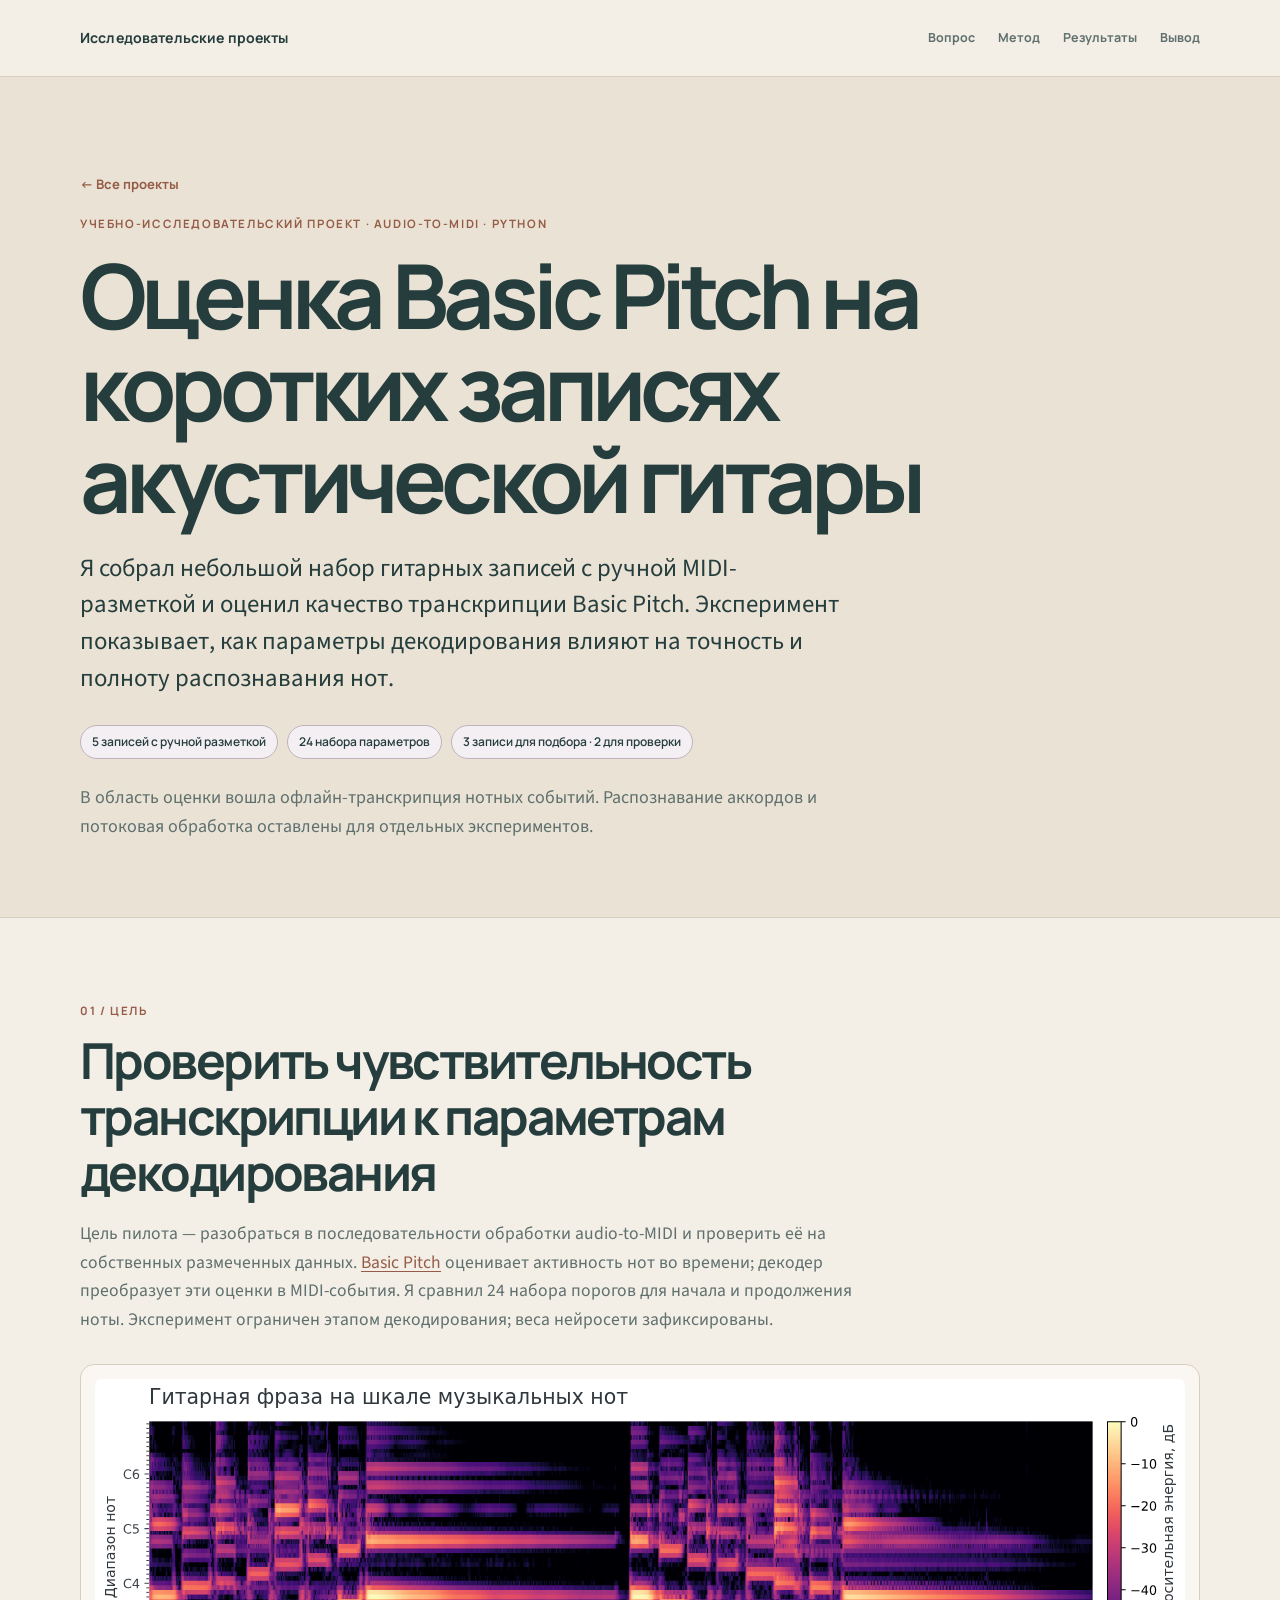
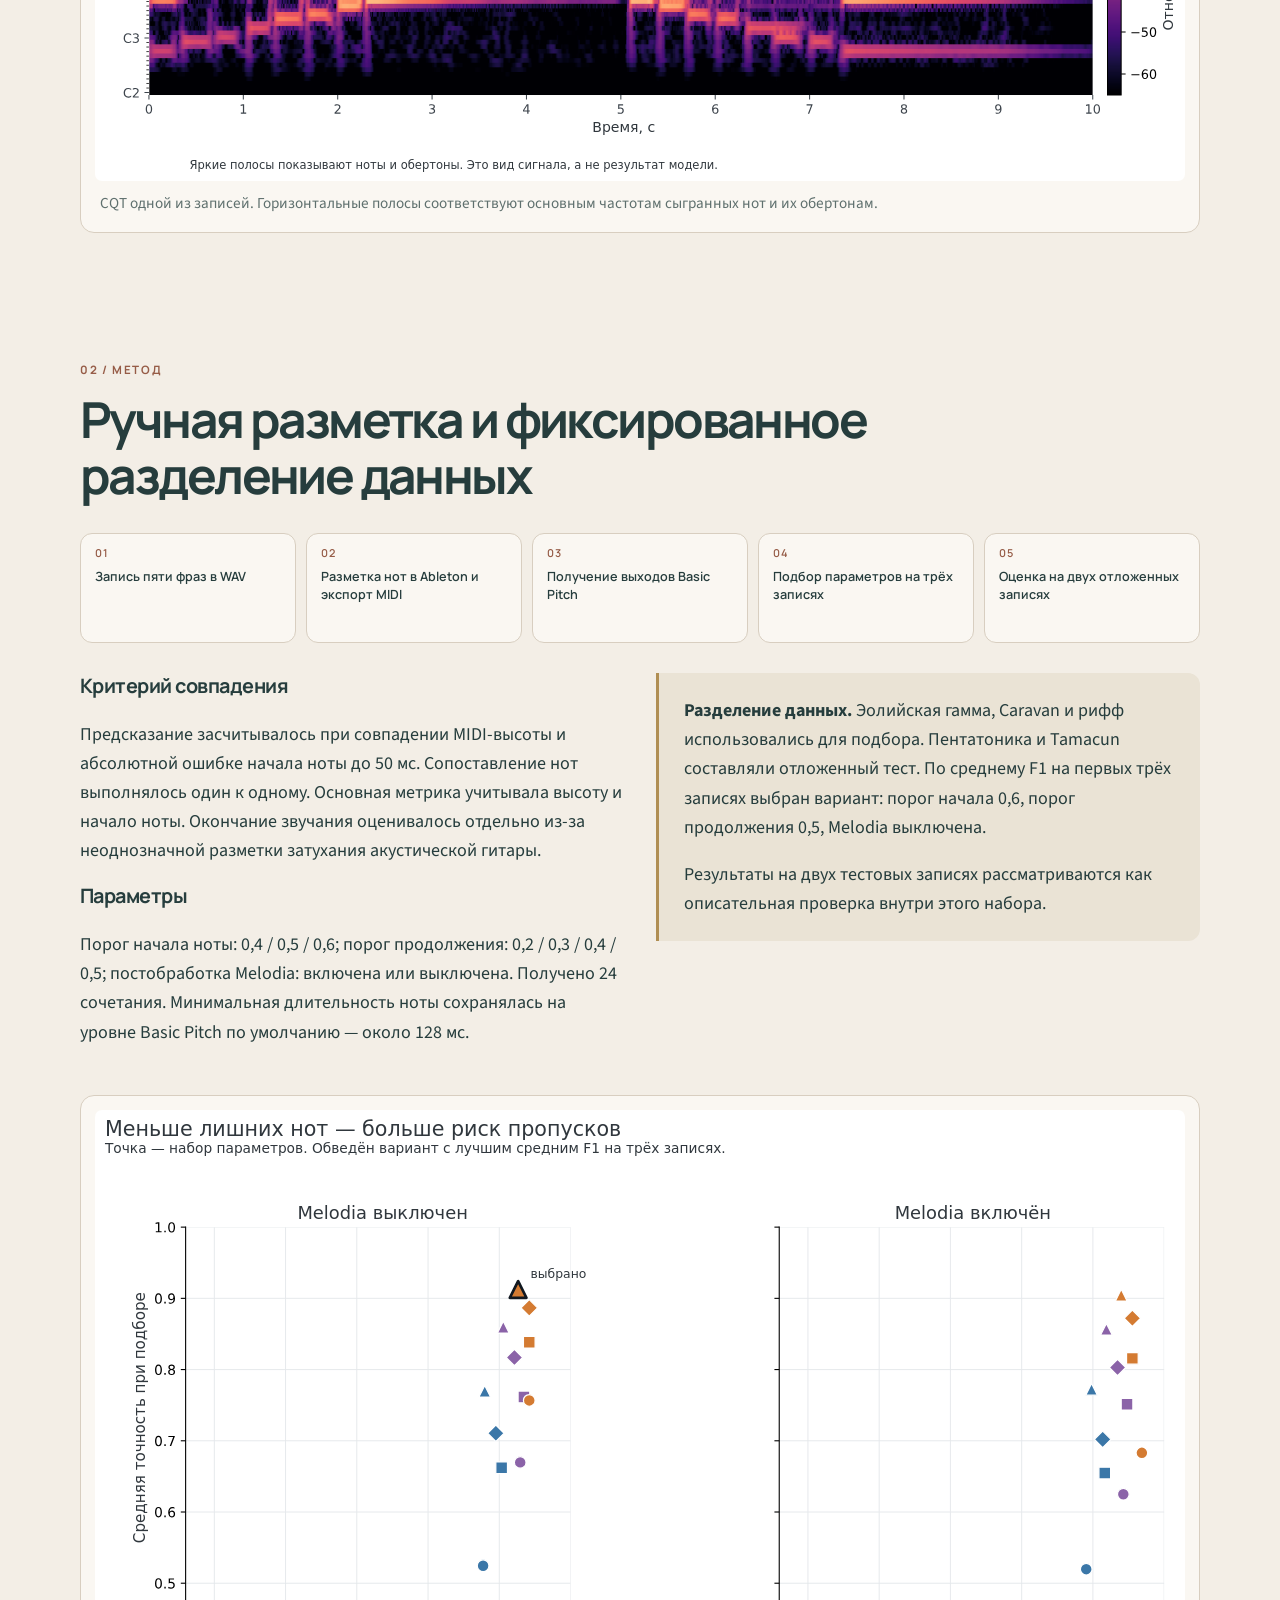
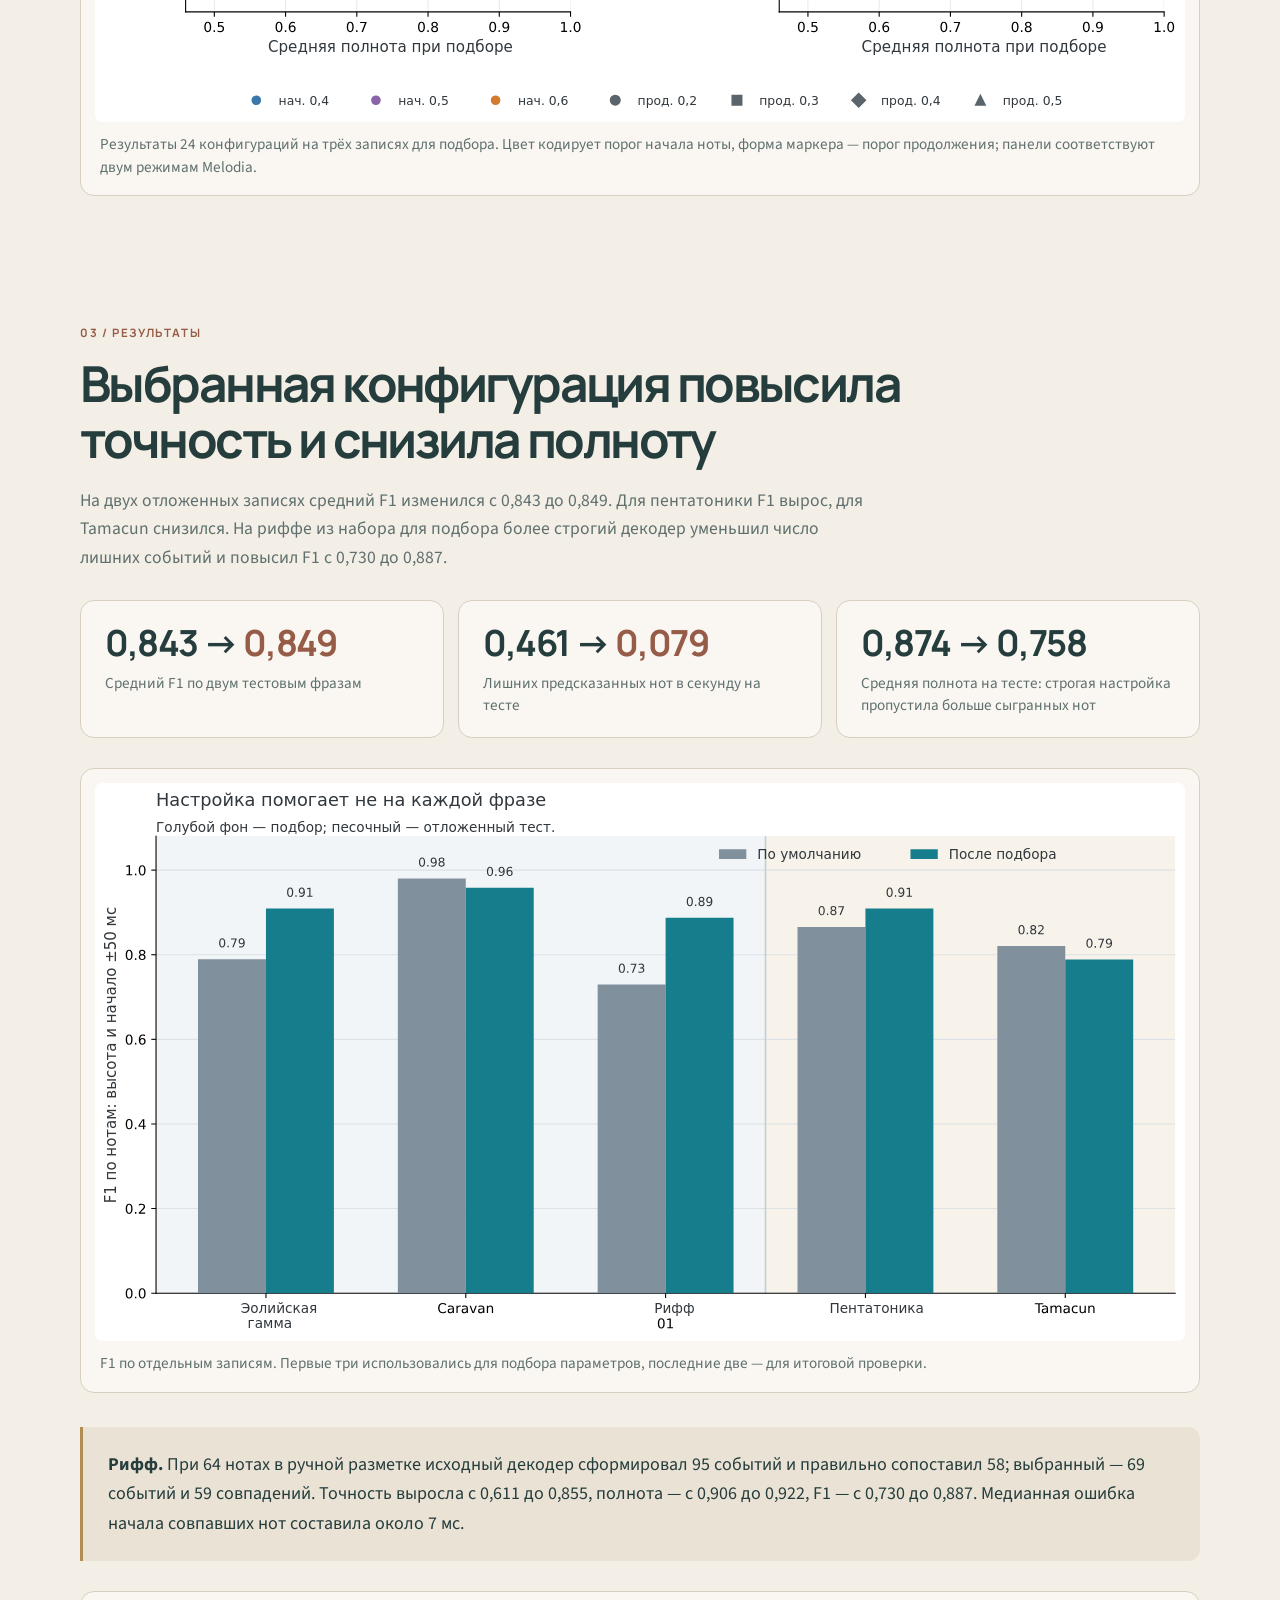
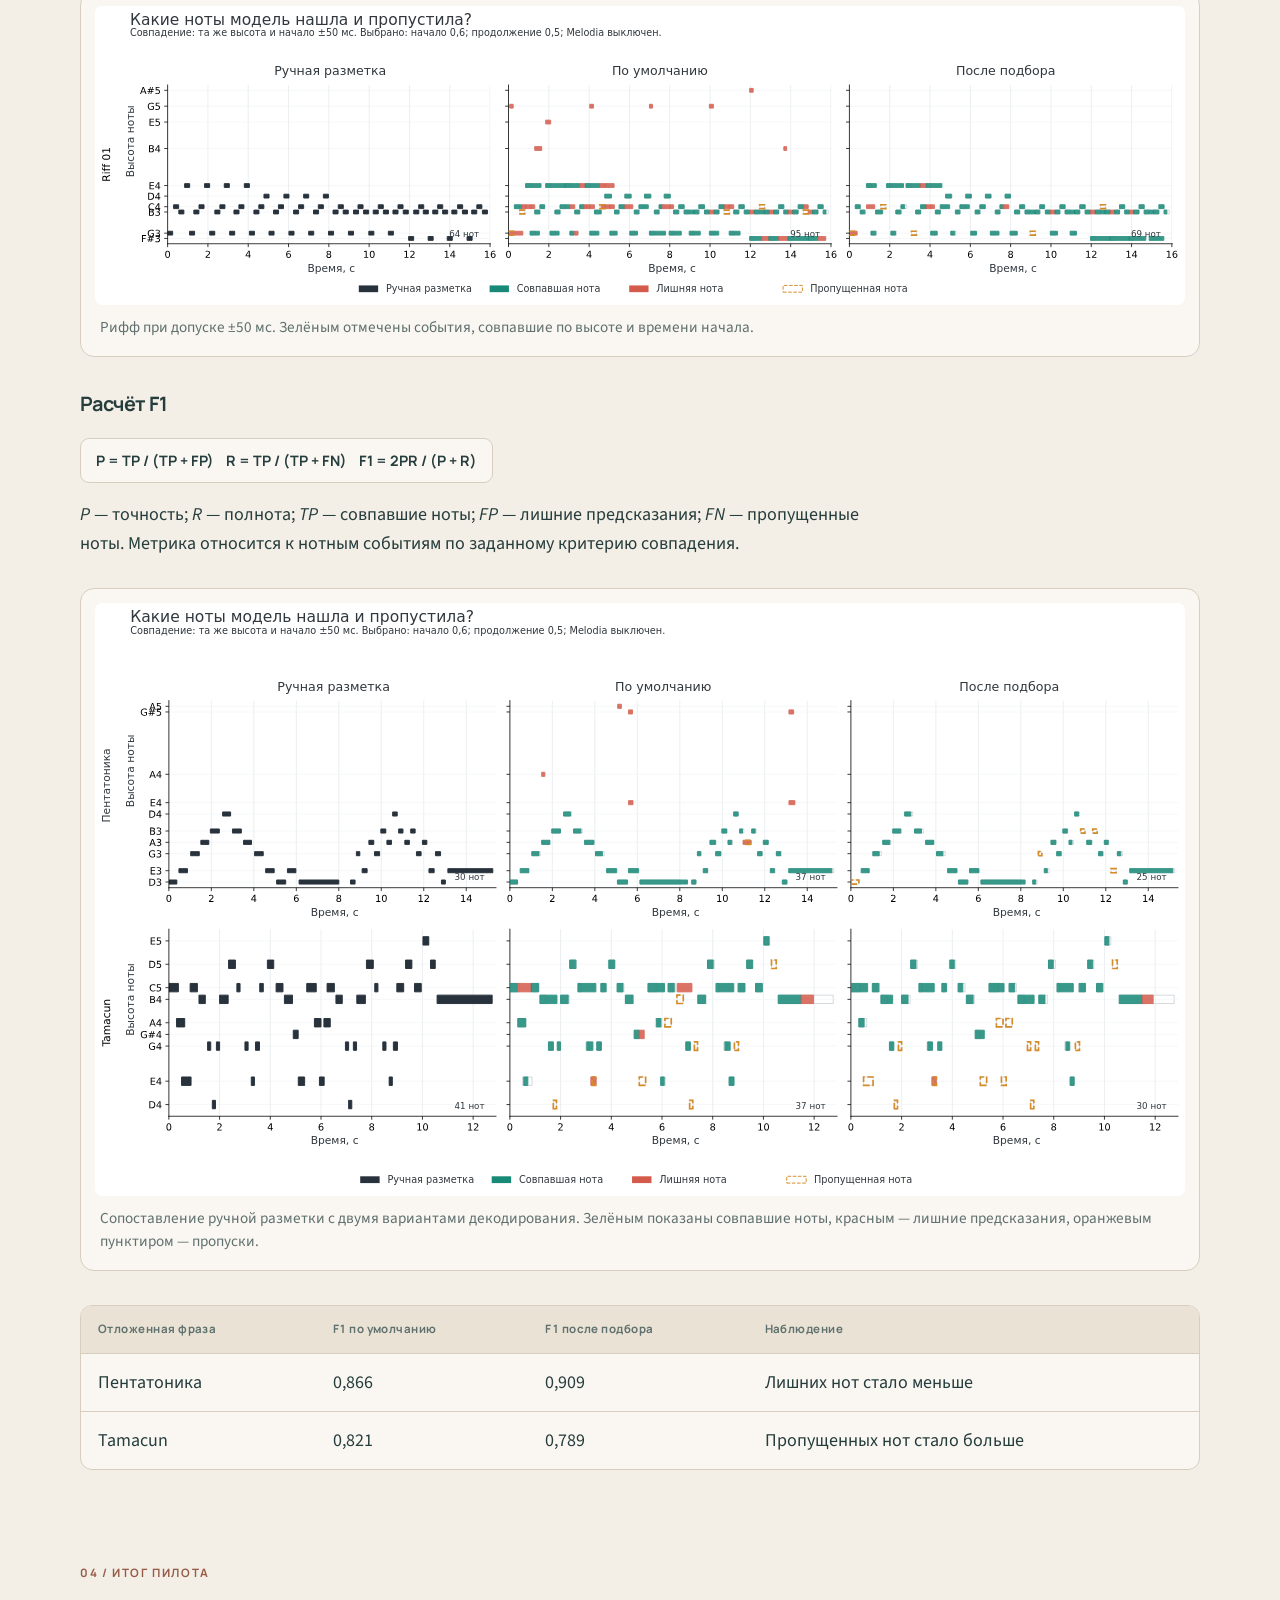
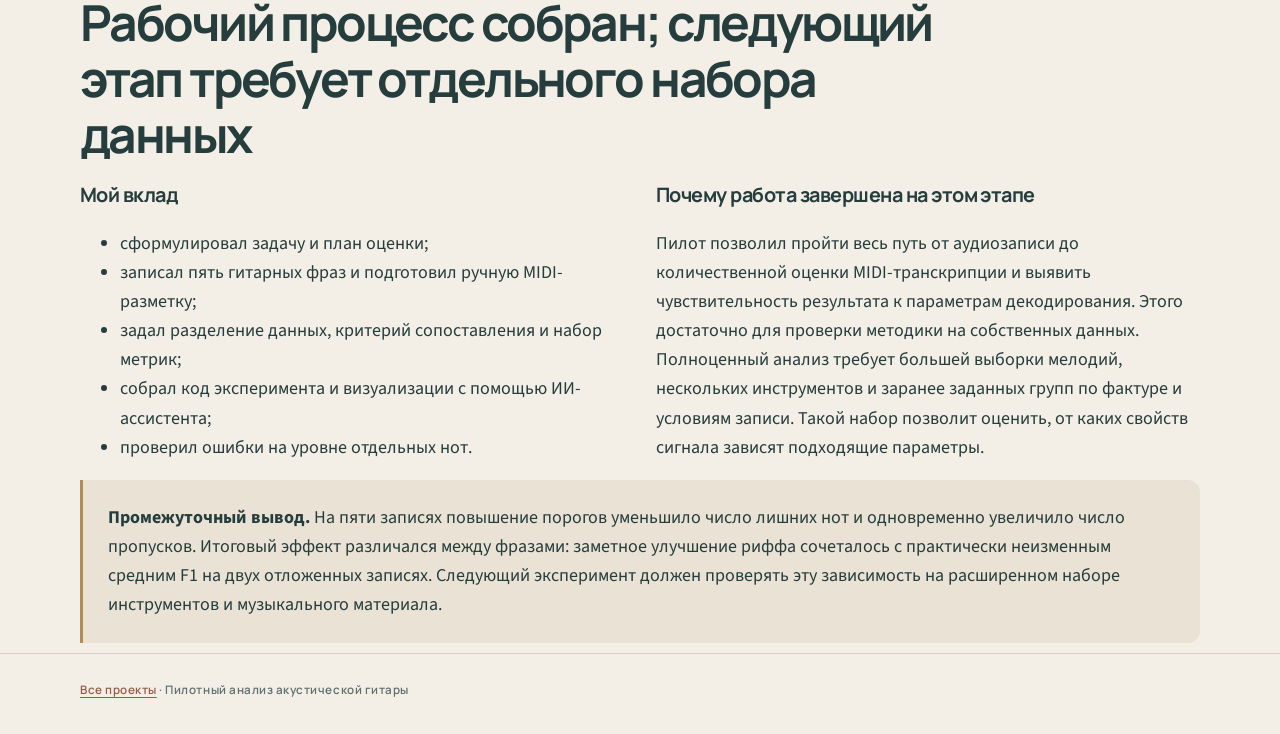
==== guitar.html @ ef3bdbd9 "Initial public version" ====
<!doctype html>
<html lang="ru">
<head>
  <meta charset="utf-8">
  <meta name="viewport" content="width=device-width, initial-scale=1">
  <meta name="description" content="Оценка Basic Pitch на пяти коротких записях акустической гитары с ручной MIDI-разметкой.">
  <title>Оценка Basic Pitch на гитарных записях · Исследовательские проекты</title>
  <link rel="stylesheet" href="assets/site.css">
</head>
<body>
  <header class="topbar"><div class="shell"><a class="brand" href="index.html">Исследовательские проекты</a><nav aria-label="Разделы страницы"><a href="#question">Вопрос</a><a href="#method">Метод</a><a href="#results">Результаты</a><a href="#limits">Вывод</a></nav></div></header>
  <main>
    <section class="hero"><div class="shell">
      <a class="back" href="index.html">← Все проекты</a>
      <p class="eyebrow">Учебно-исследовательский проект · Audio-to-MIDI · Python</p>
      <h1>Оценка Basic Pitch на коротких записях акустической гитары</h1>
      <p class="lede">Я собрал небольшой набор гитарных записей с ручной MIDI-разметкой и оценил качество транскрипции Basic Pitch. Эксперимент показывает, как параметры декодирования влияют на точность и полноту распознавания нот.</p>
      <div class="chips"><span>5 записей с ручной разметкой</span><span>24 набора параметров</span><span>3 записи для подбора · 2 для проверки</span></div>
      <p class="muted" style="max-width:790px;margin:24px 0 0">В область оценки вошла офлайн-транскрипция нотных событий. Распознавание аккордов и потоковая обработка оставлены для отдельных экспериментов.</p>
    </div></section>

    <section class="section" id="question"><div class="shell">
      <p class="eyebrow">01 / Цель</p>
      <h2>Проверить чувствительность транскрипции к параметрам декодирования</h2>
      <p class="section-intro">Цель пилота — разобраться в последовательности обработки audio-to-MIDI и проверить её на собственных размеченных данных. <a href="https://github.com/spotify/basic-pitch">Basic Pitch</a> оценивает активность нот во времени; декодер преобразует эти оценки в MIDI-события. Я сравнил 24 набора порогов для начала и продолжения ноты. Эксперимент ограничен этапом декодирования; веса нейросети зафиксированы.</p>
      <figure class="figure"><img src="assets/guitar/ru/04_cqt_aeolian_scale.svg" alt="CQT гитарной фразы: время по горизонтали, диапазон нот по вертикали; яркие полосы показывают энергию звучания." loading="lazy"><figcaption>CQT одной из записей. Горизонтальные полосы соответствуют основным частотам сыгранных нот и их обертонам.</figcaption></figure>
    </div></section>

    <section class="section" id="method"><div class="shell">
      <p class="eyebrow">02 / Метод</p>
      <h2>Ручная разметка и фиксированное разделение данных</h2>
      <ol class="steps"><li>Запись пяти фраз в WAV</li><li>Разметка нот в Ableton и экспорт MIDI</li><li>Получение выходов Basic Pitch</li><li>Подбор параметров на трёх записях</li><li>Оценка на двух отложенных записях</li></ol>
      <div class="split">
        <div><h3>Критерий совпадения</h3><p>Предсказание засчитывалось при совпадении MIDI-высоты и абсолютной ошибке начала ноты до 50 мс. Сопоставление нот выполнялось один к одному. Основная метрика учитывала высоту и начало ноты. Окончание звучания оценивалось отдельно из-за неоднозначной разметки затухания акустической гитары.</p><h3>Параметры</h3><p>Порог начала ноты: 0,4 / 0,5 / 0,6; порог продолжения: 0,2 / 0,3 / 0,4 / 0,5; постобработка Melodia: включена или выключена. Получено 24 сочетания. Минимальная длительность ноты сохранялась на уровне Basic Pitch по умолчанию — около 128 мс.</p></div>
        <div class="callout"><p><strong>Разделение данных.</strong> Эолийская гамма, Caravan и рифф использовались для подбора. Пентатоника и Tamacun составляли отложенный тест. По среднему F1 на первых трёх записях выбран вариант: порог начала 0,6, порог продолжения 0,5, Melodia выключена.</p><p>Результаты на двух тестовых записях рассматриваются как описательная проверка внутри этого набора.</p></div>
      </div>
      <figure class="figure"><img src="assets/guitar/ru/02_precision_recall_grid.svg" alt="На двух панелях показаны 24 набора параметров: по горизонтали полнота, по вертикали точность; выбранная настройка обведена." loading="lazy"><figcaption>Результаты 24 конфигураций на трёх записях для подбора. Цвет кодирует порог начала ноты, форма маркера — порог продолжения; панели соответствуют двум режимам Melodia.</figcaption></figure>
    </div></section>

    <section class="section" id="results"><div class="shell">
      <p class="eyebrow">03 / Результаты</p>
      <h2>Выбранная конфигурация повысила точность и снизила полноту</h2>
      <p class="section-intro">На двух отложенных записях средний F1 изменился с 0,843 до 0,849. Для пентатоники F1 вырос, для Tamacun снизился. На риффе из набора для подбора более строгий декодер уменьшил число лишних событий и повысил F1 с 0,730 до 0,887.</p>
      <div class="metrics"><div class="metric"><strong>0,843 → <em>0,849</em></strong><span>Средний F1 по двум тестовым фразам</span></div><div class="metric"><strong>0,461 → <em>0,079</em></strong><span>Лишних предсказанных нот в секунду на тесте</span></div><div class="metric"><strong>0,874 → 0,758</strong><span>Средняя полнота на тесте: строгая настройка пропустила больше сыгранных нот</span></div></div>
      <figure class="figure"><img src="assets/guitar/ru/01_f1_by_clip.svg" alt="Сравнение F1 для пяти записей: настройка улучшила эолийскую гамму, рифф и пентатонику, но немного снизила результат Caravan и Tamacun." loading="eager"><figcaption>F1 по отдельным записям. Первые три использовались для подбора параметров, последние две — для итоговой проверки.</figcaption></figure>
      <div class="callout"><p><strong>Рифф.</strong> При 64 нотах в ручной разметке исходный декодер сформировал 95 событий и правильно сопоставил 58; выбранный — 69 событий и 59 совпадений. Точность выросла с 0,611 до 0,855, полнота — с 0,906 до 0,922, F1 — с 0,730 до 0,887. Медианная ошибка начала совпавших нот составила около 7 мс.</p></div>
      <figure class="figure"><img src="assets/guitar/ru/05_riff_01_diagnostic.svg" alt="Piano roll риффа: ручная разметка, результат Basic Pitch по умолчанию и результат после подбора при критерии совпадения начала ноты в пределах 50 миллисекунд." loading="lazy"><figcaption>Рифф при допуске ±50 мс. Зелёным отмечены события, совпавшие по высоте и времени начала.</figcaption></figure>
      <div class="content-width"><h3>Расчёт F1</h3><p><span class="formula">P = TP / (TP + FP)&nbsp;&nbsp;&nbsp; R = TP / (TP + FN)&nbsp;&nbsp;&nbsp; F1 = 2PR / (P + R)</span></p><p><em>P</em> — точность; <em>R</em> — полнота; <em>TP</em> — совпавшие ноты; <em>FP</em> — лишние предсказания; <em>FN</em> — пропущенные ноты. Метрика относится к нотным событиям по заданному критерию совпадения.</p></div>
      <figure class="figure"><img src="assets/guitar/ru/03_piano_roll_examples.svg" alt="Сравнение ручной разметки и двух вариантов предсказания для пентатоники и Tamacun: совпавшие ноты, лишние и пропущенные." loading="lazy"><figcaption>Сопоставление ручной разметки с двумя вариантами декодирования. Зелёным показаны совпавшие ноты, красным — лишние предсказания, оранжевым пунктиром — пропуски.</figcaption></figure>
      <div class="table-wrap"><table><thead><tr><th>Отложенная фраза</th><th>F1 по умолчанию</th><th>F1 после подбора</th><th>Наблюдение</th></tr></thead><tbody><tr><td>Пентатоника</td><td>0,866</td><td>0,909</td><td>Лишних нот стало меньше</td></tr><tr><td>Tamacun</td><td>0,821</td><td>0,789</td><td>Пропущенных нот стало больше</td></tr></tbody></table></div>
    </div></section>

    <section class="section" id="limits"><div class="shell">
      <p class="eyebrow">04 / Итог пилота</p>
      <h2>Рабочий процесс собран; следующий этап требует отдельного набора данных</h2>
      <div class="split"><div><h3>Мой вклад</h3><ul><li>сформулировал задачу и план оценки;</li><li>записал пять гитарных фраз и подготовил ручную MIDI-разметку;</li><li>задал разделение данных, критерий сопоставления и набор метрик;</li><li>собрал код эксперимента и визуализации с помощью ИИ-ассистента;</li><li>проверил ошибки на уровне отдельных нот.</li></ul></div><div><h3>Почему работа завершена на этом этапе</h3><p>Пилот позволил пройти весь путь от аудиозаписи до количественной оценки MIDI-транскрипции и выявить чувствительность результата к параметрам декодирования. Этого достаточно для проверки методики на собственных данных. Полноценный анализ требует большей выборки мелодий, нескольких инструментов и заранее заданных групп по фактуре и условиям записи. Такой набор позволит оценить, от каких свойств сигнала зависят подходящие параметры.</p></div></div>
      <div class="callout"><p><strong>Промежуточный вывод.</strong> На пяти записях повышение порогов уменьшило число лишних нот и одновременно увеличило число пропусков. Итоговый эффект различался между фразами: заметное улучшение риффа сочеталось с практически неизменным средним F1 на двух отложенных записях. Следующий эксперимент должен проверять эту зависимость на расширенном наборе инструментов и музыкального материала.</p></div>
    </div></section>
  </main>
  <footer class="footer"><div class="shell"><a href="index.html">Все проекты</a> · Пилотный анализ акустической гитары</div></footer>
</body>
</html>
---- assets/site.css ----
@import url('https://fonts.googleapis.com/css2?family=Manrope:wght@600;700&family=Source+Sans+3:wght@400;500&display=swap');

:root{--page:#F3EEE6;--soft:#EAE3D5;--ink:#263D3D;--muted:#5F706E;--accent:#965C47;--lilac:#B7A8BC;--brass:#B08E53;--line:#D8CEC0;--paper:#FAF7F2;--white:#FFFFFF}
.resource-link{display:flex;justify-content:space-between;align-items:center;gap:12px;margin-top:18px;padding:13px 15px;border:1px solid var(--line);border-radius:10px;background:var(--paper);font-family:Manrope,"Segoe UI",Arial,sans-serif;font-size:.78rem;font-weight:700;text-decoration:none;transition:background-color .16s ease,border-color .16s ease}.resource-link:hover{background:#FFFDF9;border-color:#C7B9A9}.resource-link span{font-size:1.05rem}.small-note{margin-top:10px;color:var(--muted);font-size:.9rem}
*{box-sizing:border-box}html{scroll-behavior:smooth}body{margin:0;background:var(--page);color:var(--ink);font:400 18px/1.62 "Source Sans 3","Segoe UI",Arial,sans-serif}a{color:var(--accent);text-underline-offset:3px}a:hover{color:var(--ink)}img{display:block;max-width:100%;height:auto}.shell{width:min(1120px,calc(100% - 48px));margin:auto}h1,h2,h3,p{margin-top:0}h1,h2,h3,.button,.brand,.eyebrow,.tag,.status{font-family:Manrope,"Segoe UI",Arial,sans-serif}h1{font-size:clamp(3rem,7vw,6rem);line-height:1.03;letter-spacing:-.065em;margin:15px 0 25px;max-width:950px}h2{font-size:clamp(2rem,4vw,3.1rem);line-height:1.13;letter-spacing:-.052em;margin:8px 0 20px;max-width:900px}h3{font-size:1.24rem;line-height:1.35;letter-spacing:-.026em}.topbar{background:var(--page);border-bottom:1px solid var(--line)}.topbar .shell{min-height:76px;display:flex;align-items:center;justify-content:space-between;gap:24px}.brand{display:flex;align-items:baseline;gap:11px;color:var(--ink);font-size:.88rem;font-weight:700;letter-spacing:.01em;text-decoration:none}.brand span{color:var(--muted);font-size:.68rem;font-weight:600;letter-spacing:.06em;text-transform:uppercase}.topbar nav{display:flex;gap:23px;flex-wrap:wrap}.topbar nav a{color:var(--muted);font-family:Manrope,"Segoe UI",Arial,sans-serif;font-size:.78rem;font-weight:700;text-decoration:none}.topbar nav a:hover{color:var(--accent)}.hero{padding:92px 0 76px;background:var(--soft);border-bottom:1px solid var(--line)}.hero-home{min-height:500px;display:flex;align-items:center}.eyebrow{color:var(--accent);font-size:.72rem;font-weight:700;text-transform:uppercase;letter-spacing:.14em}.lede{max-width:760px;color:var(--ink);font-size:clamp(1.25rem,2.2vw,1.55rem);line-height:1.48}.hero-actions{display:flex;flex-wrap:wrap;gap:11px;margin-top:32px}.button{display:inline-flex;align-items:center;justify-content:center;min-height:46px;padding:0 19px;border:1px solid var(--accent);border-radius:12px;font-size:.83rem;font-weight:700;text-decoration:none;transition:background-color .16s ease,color .16s ease,border-color .16s ease}.button-primary{background:var(--accent);color:var(--paper)}.button-primary:hover{background:var(--ink);border-color:var(--ink);color:var(--paper)}.button-secondary{background:transparent;color:var(--accent)}.button-secondary:hover{background:var(--paper);color:var(--ink);border-color:var(--ink)}.muted,.section-intro{color:var(--muted)}.section-intro{max-width:800px;font-size:1.1rem}.section{padding:84px 0 10px}.section-soft{margin-top:76px;padding:78px 0;background:var(--soft);border-top:1px solid var(--line);border-bottom:1px solid var(--line)}.chips{display:flex;flex-wrap:wrap;gap:9px;margin:28px 0 0}.chips span{padding:6px 11px;border:1px solid color-mix(in srgb,var(--lilac) 75%,var(--line));border-radius:999px;background:#F4EFF3;color:var(--ink);font-family:Manrope,"Segoe UI",Arial,sans-serif;font-size:.75rem;font-weight:600}.cards{display:grid;grid-template-columns:repeat(3,1fr);gap:18px;margin-top:34px}.card,.metric,.figure,.plain-box{background:var(--paper);border:1px solid var(--line);border-radius:14px}.card{min-height:355px;padding:26px;display:flex;flex-direction:column;transition:transform .16s ease,border-color .16s ease,background-color .16s ease}.card:hover{transform:translateY(-3px);background:#FFFDF9;border-color:#C7B9A9}.project-meta{display:flex;flex-wrap:wrap;align-items:flex-start;justify-content:space-between;gap:8px}.tag{color:var(--muted);font-size:.67rem;font-weight:700;letter-spacing:.09em;text-transform:uppercase}.status{padding:4px 7px;border:1px solid #D7C9DB;border-radius:999px;background:#F0EAF1;color:#65566A;font-size:.6rem;font-weight:700;letter-spacing:.045em;white-space:nowrap}.card h3{font-size:1.4rem;margin:21px 0 13px}.card p{color:var(--muted);font-size:1rem}.card .card-action{display:flex;justify-content:space-between;align-items:center;margin-top:auto;padding-top:20px;border-top:1px solid var(--line);font-family:Manrope,"Segoe UI",Arial,sans-serif;font-size:.8rem;font-weight:700;text-decoration:none}.card .card-action span{font-size:1.1rem;transition:transform .16s ease}.card:hover .card-action span{transform:translateX(3px)}.about-layout{display:grid;grid-template-columns:.75fr 1.25fr;gap:80px;align-items:start}.about-copy{max-width:690px;color:var(--ink);font-size:1.15rem}.about-copy p{margin-bottom:24px}.about-copy p:last-child{margin-bottom:0}.feature{display:grid;grid-template-columns:1.15fr .85fr;gap:28px;align-items:start}.feature p{max-width:690px}.feature aside{background:var(--soft);padding:24px;border-radius:14px;border:1px solid var(--line)}.feature aside p:last-child{margin-bottom:0}.metrics{display:grid;grid-template-columns:repeat(3,1fr);gap:14px;margin:28px 0}.metric{padding:21px 24px}.metric strong{display:block;font-family:Manrope,"Segoe UI",Arial,sans-serif;font-size:clamp(1.55rem,3vw,2.25rem);font-weight:700;line-height:1.16;letter-spacing:-.04em}.metric span{display:block;margin-top:9px;color:var(--muted);font-size:.95rem;line-height:1.42}.metric em{font-style:normal;color:var(--accent)}.figure{margin:30px 0 34px;padding:14px;box-shadow:none}.figure img{width:100%;border-radius:7px}.figure figcaption{padding:11px 5px 3px;color:var(--muted);font-size:.95rem;line-height:1.5}.callout{padding:23px 25px;border-left:3px solid var(--brass);background:var(--soft);border-radius:0 12px 12px 0}.callout.warning{border-color:var(--accent);background:#F0E6DC}.callout p:last-child{margin:0}.split{display:grid;grid-template-columns:1fr 1fr;gap:32px;align-items:start}.steps{list-style:none;display:grid;grid-template-columns:repeat(5,1fr);gap:10px;padding:0;margin:30px 0;counter-reset:step}.steps li{position:relative;min-height:110px;border:1px solid var(--line);border-radius:12px;background:var(--paper);padding:34px 14px 13px;font-family:Manrope,"Segoe UI",Arial,sans-serif;font-size:.79rem;font-weight:600;line-height:1.42}.steps li::before{counter-increment:step;content:counter(step,decimal-leading-zero);position:absolute;top:11px;left:14px;color:var(--accent);font-size:.68rem;letter-spacing:.08em}.table-wrap{overflow-x:auto;border:1px solid var(--line);border-radius:12px;background:var(--paper)}table{border-collapse:collapse;width:100%;min-width:570px}th,td{padding:14px 17px;border-bottom:1px solid var(--line);text-align:left}tr:last-child td{border-bottom:0}th{color:var(--muted);font-family:Manrope,"Segoe UI",Arial,sans-serif;font-size:.72rem;font-weight:700;letter-spacing:.04em;background:var(--soft)}td:not(:first-child),th:not(:first-child){font-variant-numeric:tabular-nums}.contacts{padding-bottom:76px}.contact-list{display:grid;grid-template-columns:repeat(2,minmax(0,1fr));gap:12px;max-width:810px;margin-top:29px}.contact-link{display:grid;grid-template-columns:1fr auto;gap:8px;align-items:baseline;padding:20px 22px;background:var(--paper);border:1px solid var(--line);border-radius:13px;color:var(--ink);font-family:Manrope,"Segoe UI",Arial,sans-serif;font-size:.96rem;font-weight:600;text-decoration:none;transition:border-color .16s ease,background-color .16s ease}.contact-link span{grid-column:1/-1;color:var(--muted);font-size:.64rem;font-weight:700;letter-spacing:.1em;text-transform:uppercase}.contact-link b{color:var(--accent);font-size:1.05rem}.contact-link:hover{background:var(--soft);border-color:#BFAE9C}.footer{margin-top:0;border-top:1px solid var(--line);background:var(--page)}.footer .shell{padding-top:27px;padding-bottom:34px;color:var(--muted);font-family:Manrope,"Segoe UI",Arial,sans-serif;font-size:.73rem;font-weight:600;letter-spacing:.045em}.footer a{color:var(--accent)}.back{display:inline-block;margin-bottom:20px;color:var(--accent);font-family:Manrope,"Segoe UI",Arial,sans-serif;font-size:.82rem;font-weight:700;text-decoration:none}.content-width{max-width:790px}.content-width p{margin-bottom:17px}.formula{display:inline-block;padding:10px 15px;border:1px solid var(--line);border-radius:9px;background:var(--paper);font-family:Manrope,"Segoe UI",Arial,sans-serif;font-size:.9rem;font-weight:700;white-space:normal}.specimen img{max-height:620px;object-fit:cover;object-position:center}.figure-grid{display:grid;grid-template-columns:1.25fr .75fr;gap:24px;align-items:center;margin:30px 0 34px}.figure-grid .figure{margin:0}.publication-list{display:grid;gap:12px}.plain-box{padding:22px 25px}.plain-box h3{margin-bottom:7px}.plain-box p:last-child{margin-bottom:0;color:var(--muted)}.publication-year{margin-bottom:7px;color:var(--accent);font-family:Manrope,"Segoe UI",Arial,sans-serif;font-size:.72rem;font-weight:700;letter-spacing:.1em}
@media(max-width:800px){.cards,.contact-list{grid-template-columns:1fr}.feature,.split,.figure-grid,.about-layout{grid-template-columns:1fr;gap:30px}.steps{grid-template-columns:repeat(2,1fr)}.about-layout{gap:15px}}@media(max-width:540px){body{font-size:17px}.shell{width:min(100% - 32px,1120px)}.topbar .shell{min-height:auto;padding:16px 0;align-items:flex-start;flex-direction:column;gap:10px}.brand{align-items:flex-start;flex-direction:column;gap:3px}.topbar nav{gap:15px}.hero{padding:66px 0 59px}.hero-home{min-height:auto}.section{padding-top:58px}.section-soft{margin-top:50px;padding:58px 0}.metrics,.steps{grid-template-columns:1fr}.steps li{min-height:75px}.figure{padding:7px}.project-meta{display:block}.status{display:inline-block;margin-top:8px}.card{min-height:0}.contact-link{font-size:.85rem}}
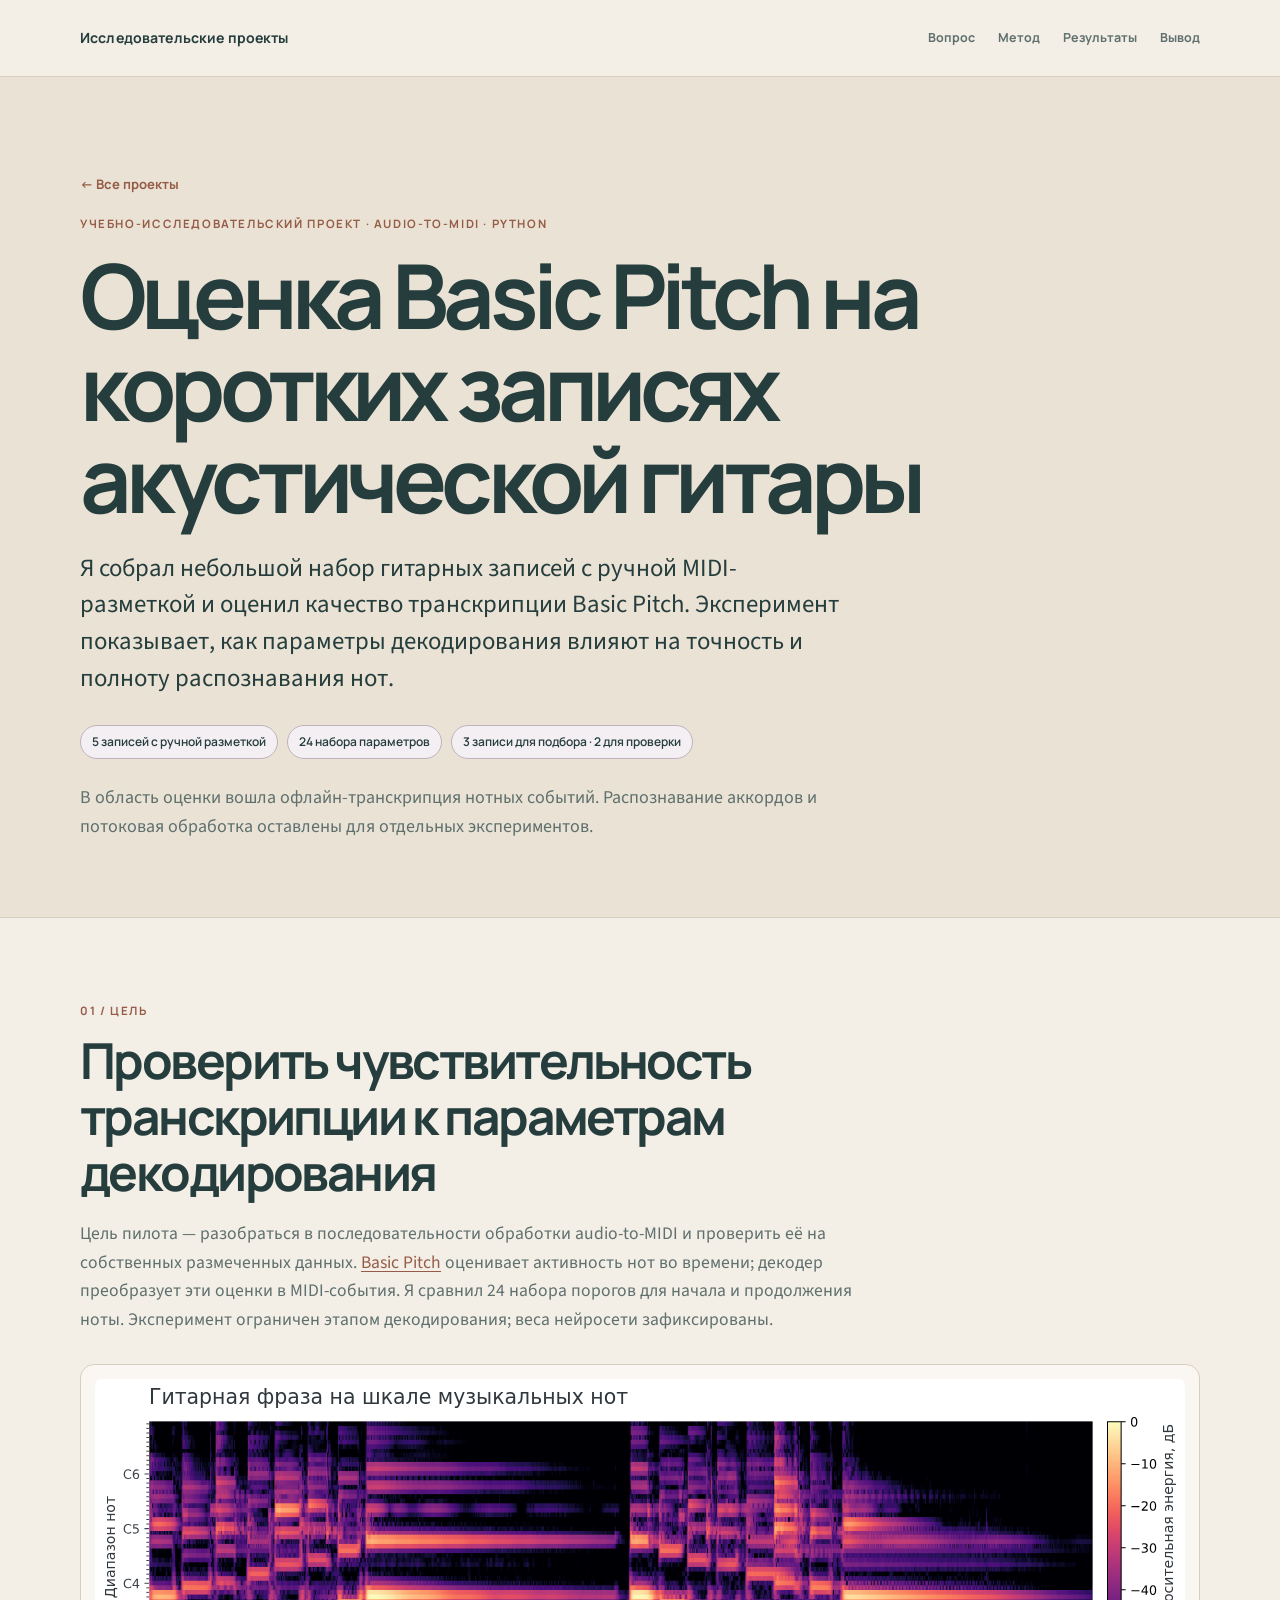
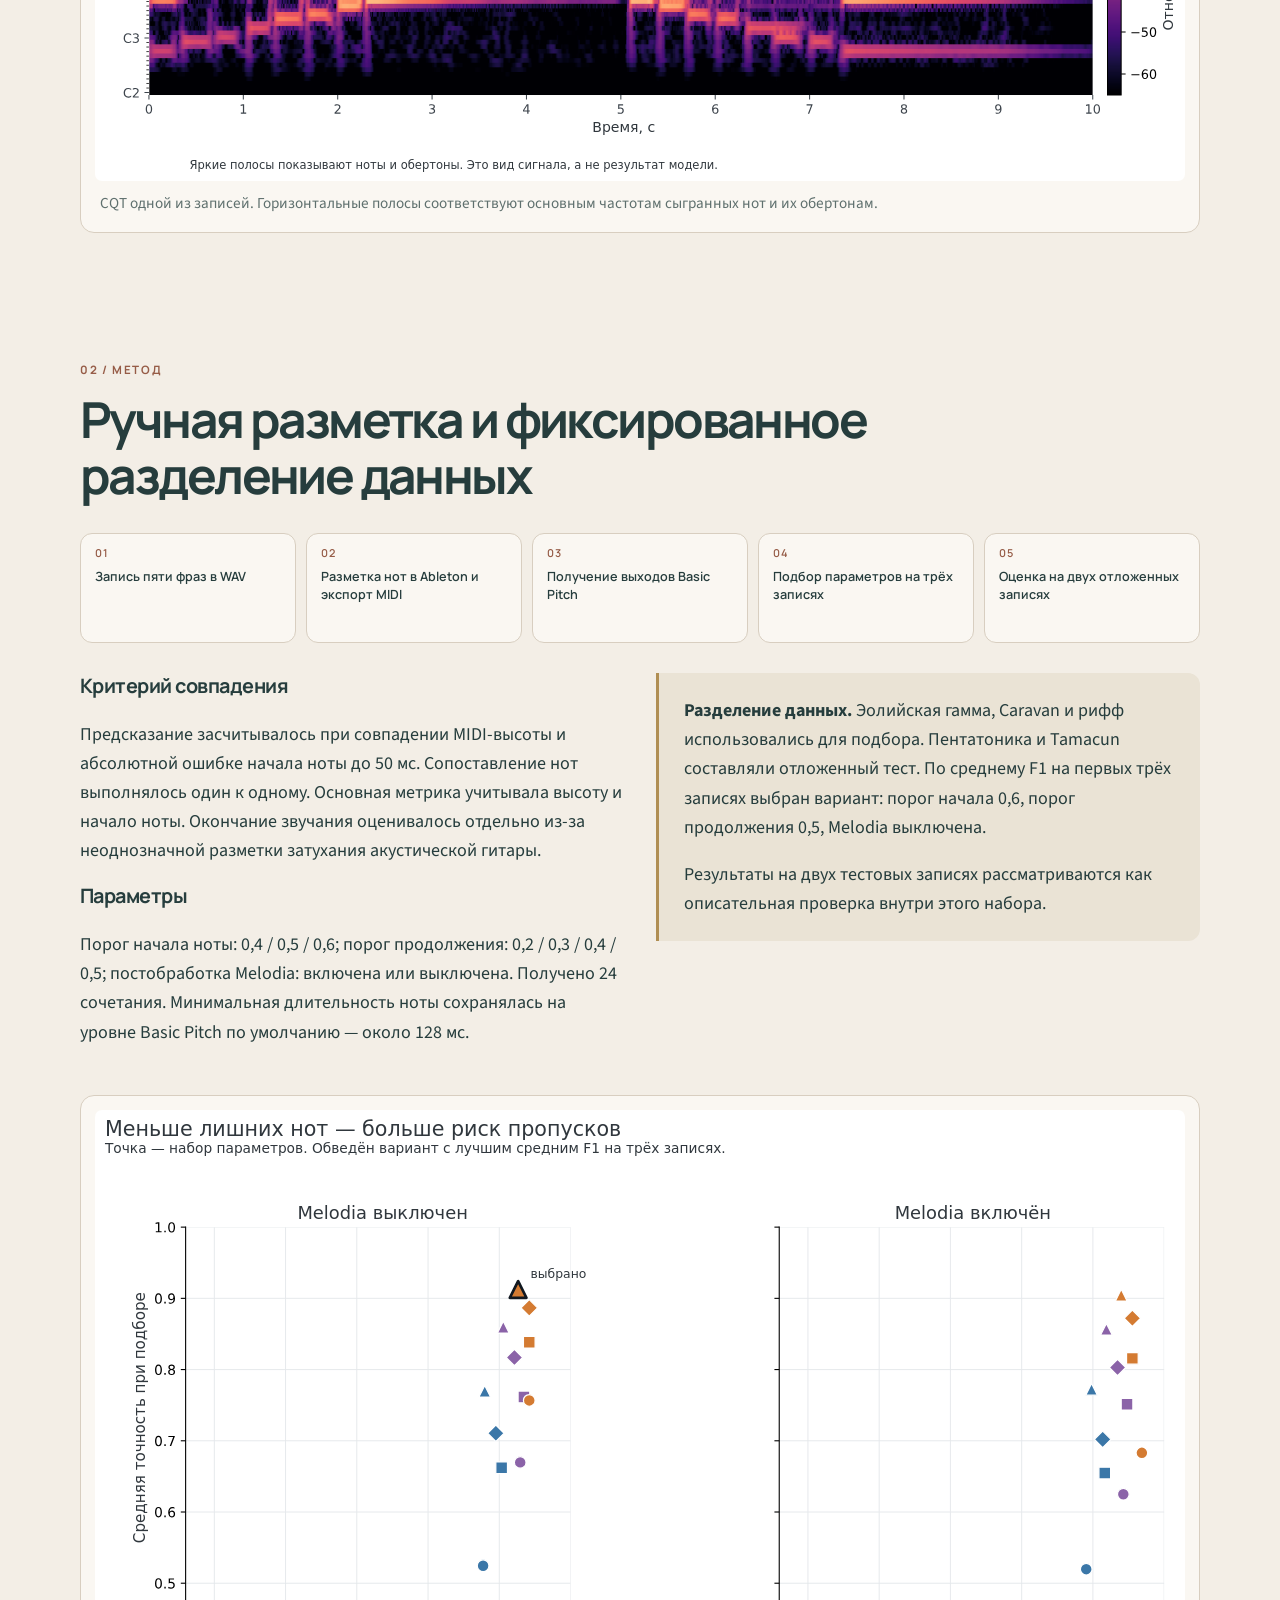
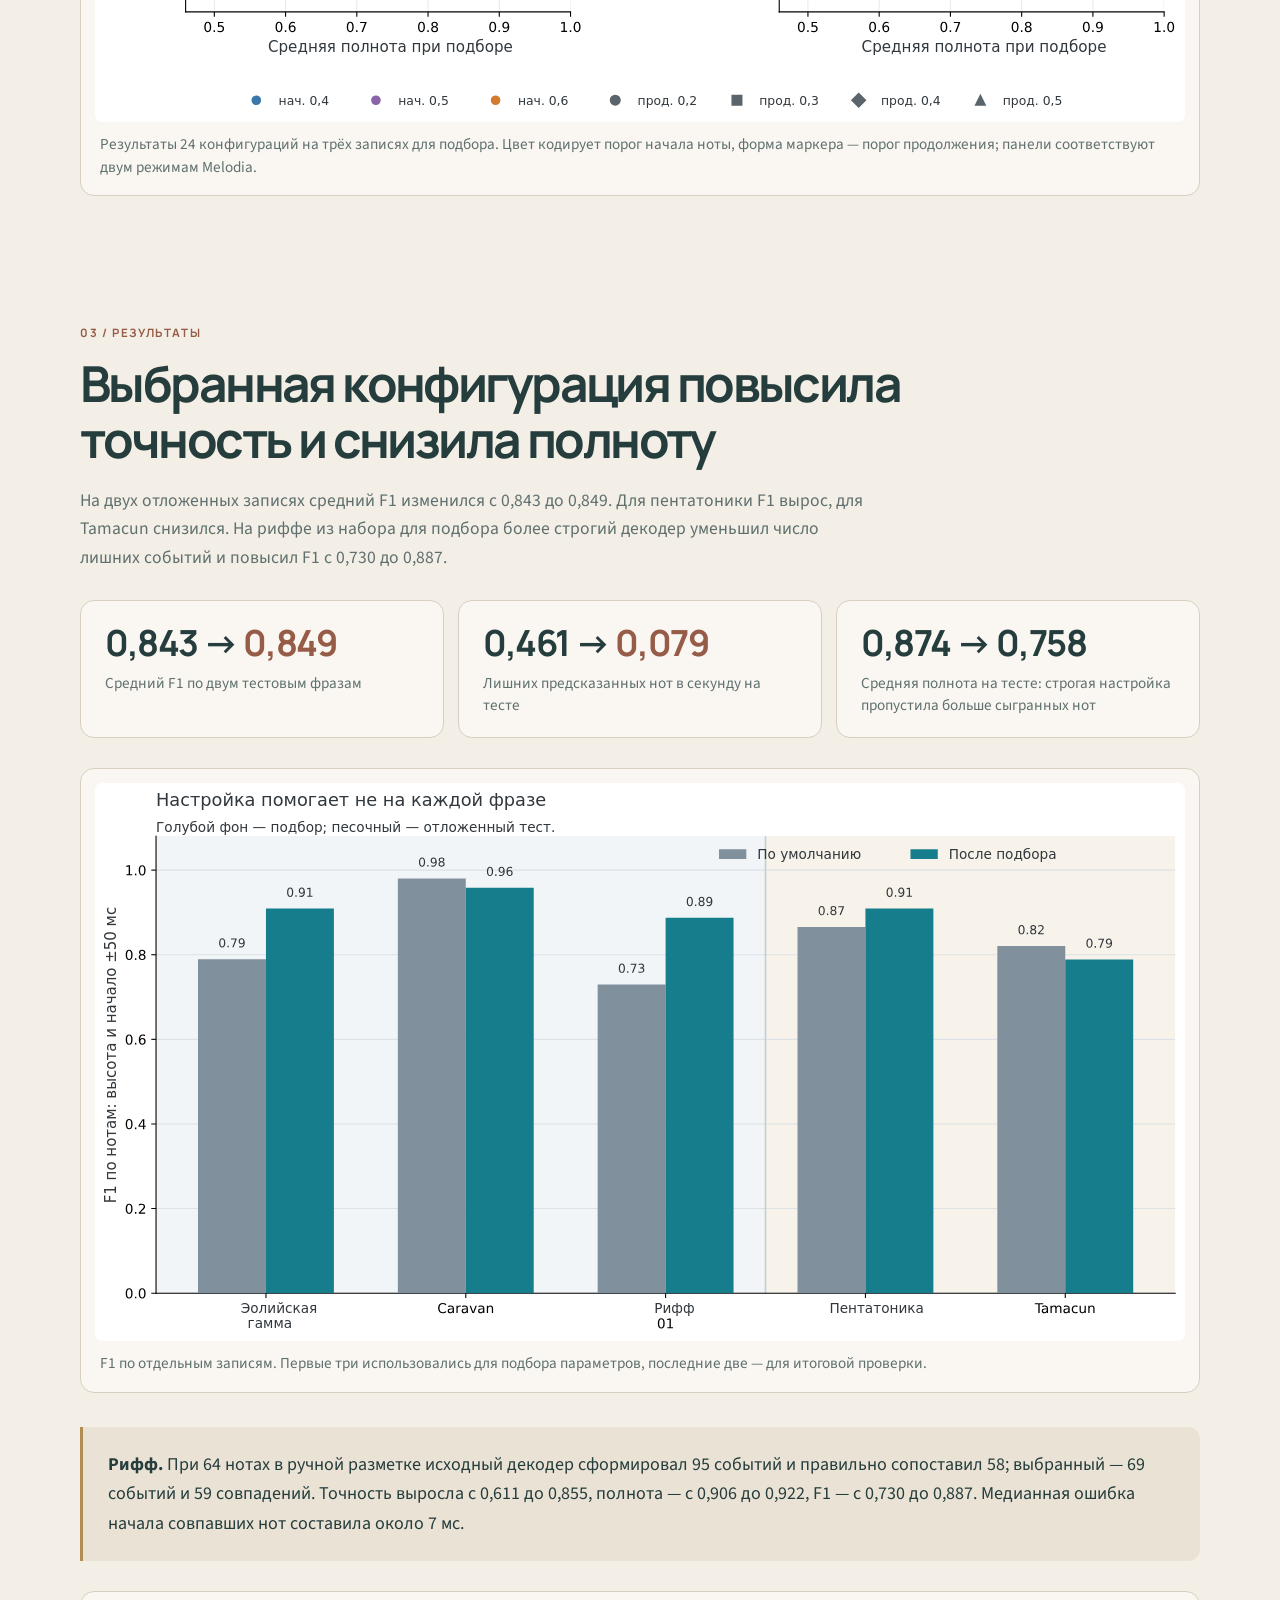
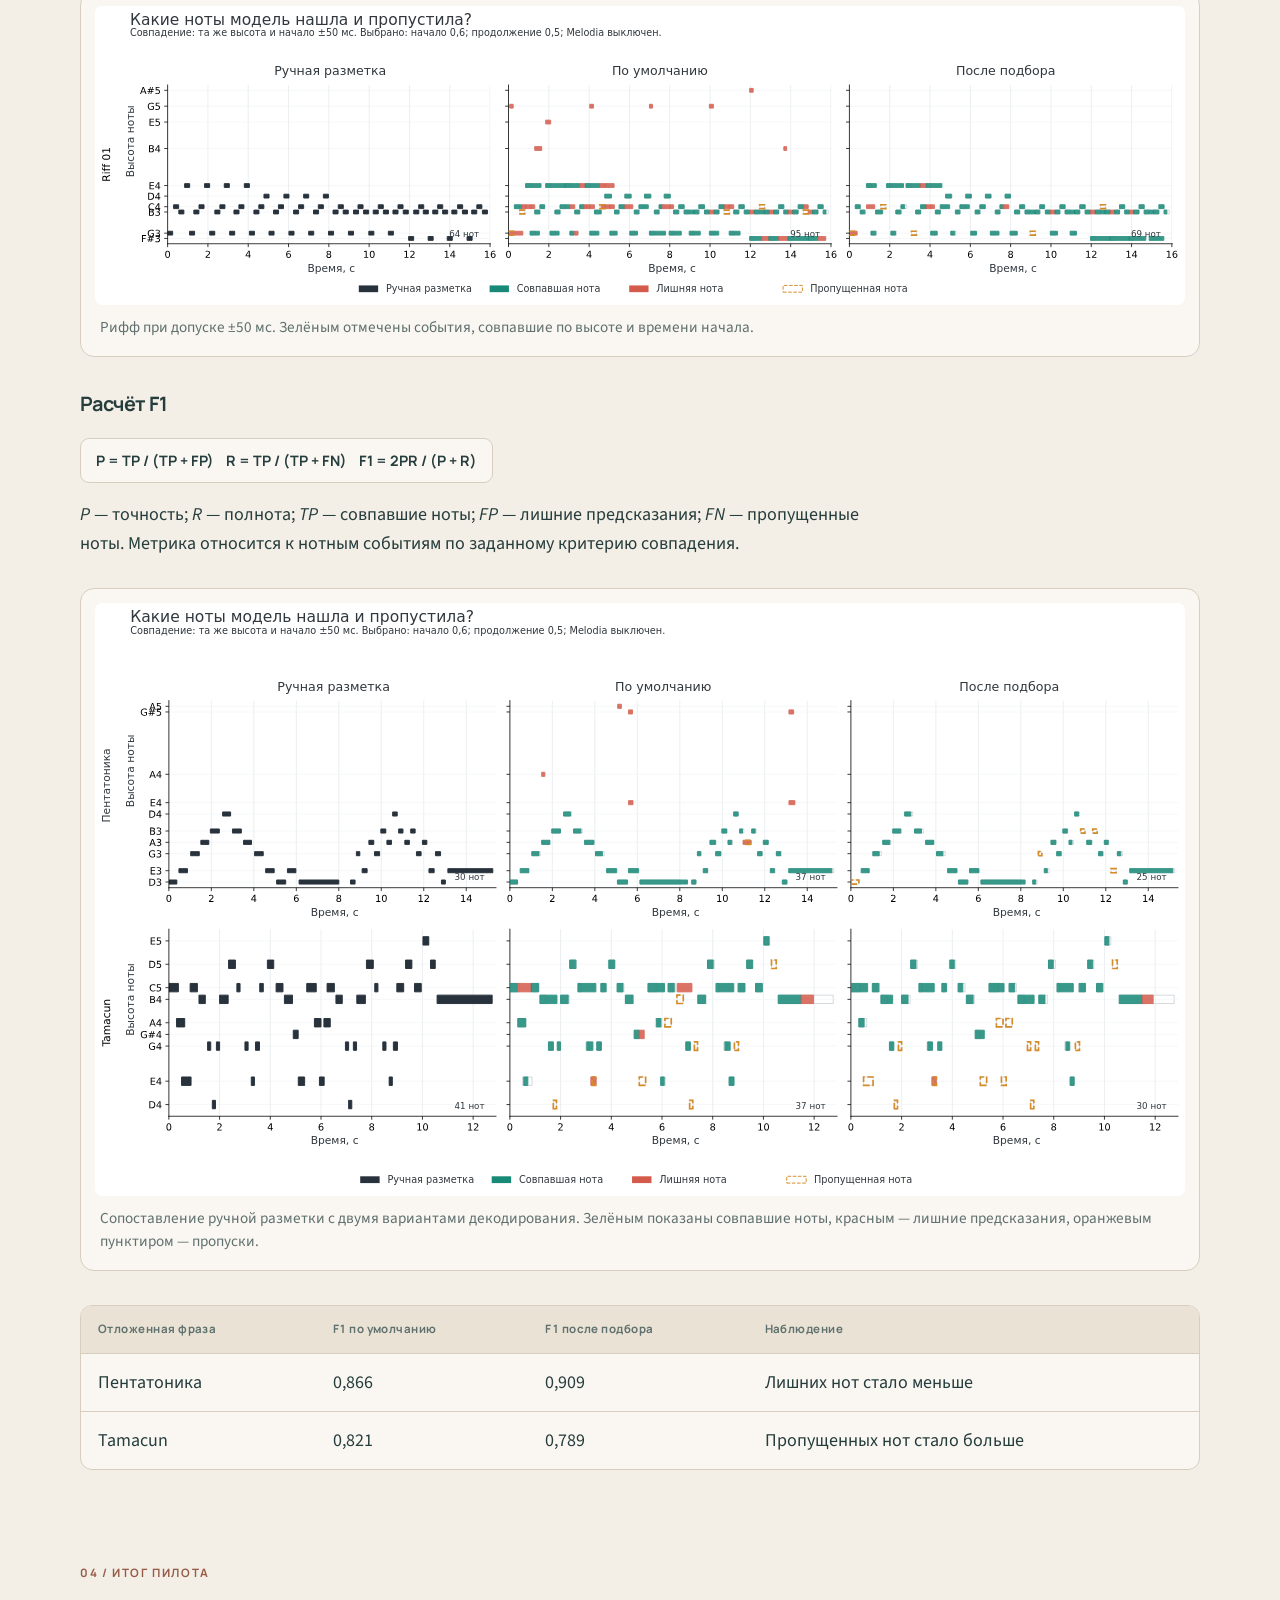
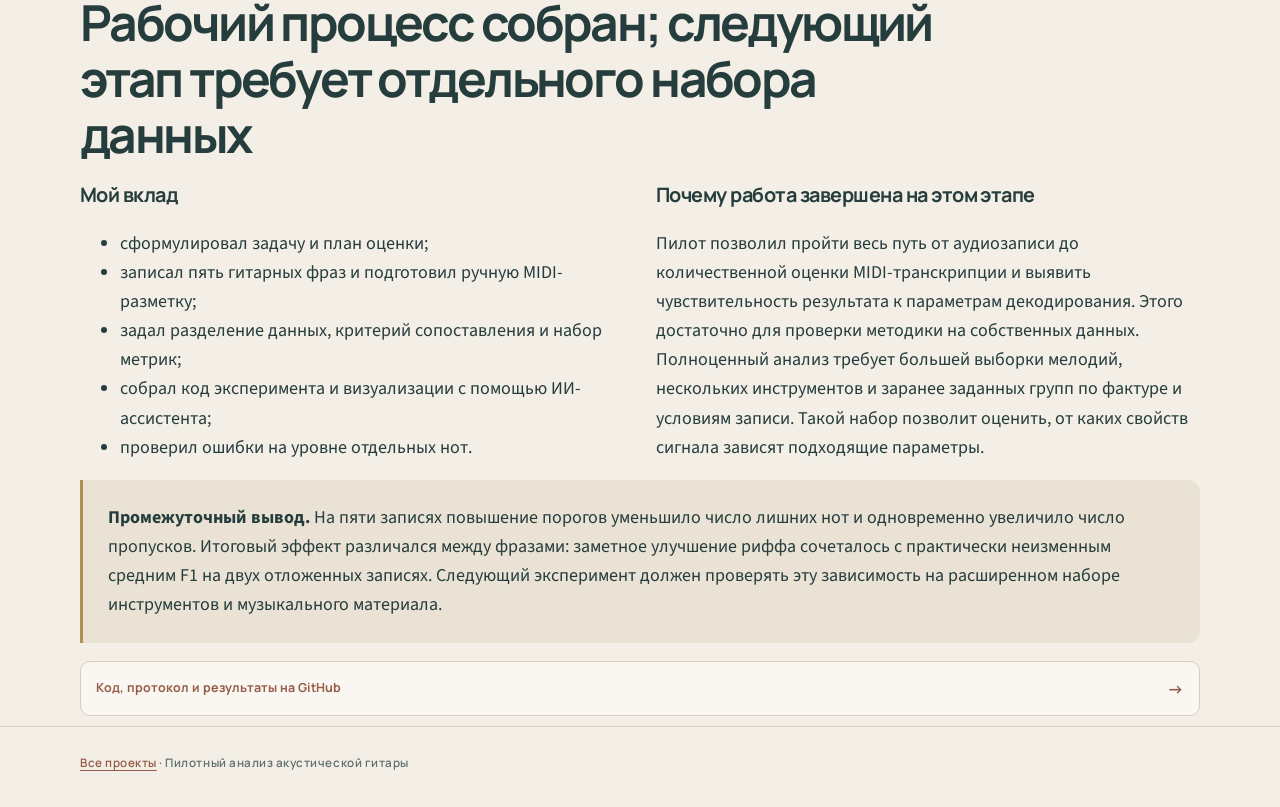
==== commit 18d5910d: "Link published project repositories" ====
--- a/guitar.html
+++ b/guitar.html
@@ -55,6 +55,7 @@
       <h2>Рабочий процесс собран; следующий этап требует отдельного набора данных</h2>
       <div class="split"><div><h3>Мой вклад</h3><ul><li>сформулировал задачу и план оценки;</li><li>записал пять гитарных фраз и подготовил ручную MIDI-разметку;</li><li>задал разделение данных, критерий сопоставления и набор метрик;</li><li>собрал код эксперимента и визуализации с помощью ИИ-ассистента;</li><li>проверил ошибки на уровне отдельных нот.</li></ul></div><div><h3>Почему работа завершена на этом этапе</h3><p>Пилот позволил пройти весь путь от аудиозаписи до количественной оценки MIDI-транскрипции и выявить чувствительность результата к параметрам декодирования. Этого достаточно для проверки методики на собственных данных. Полноценный анализ требует большей выборки мелодий, нескольких инструментов и заранее заданных групп по фактуре и условиям записи. Такой набор позволит оценить, от каких свойств сигнала зависят подходящие параметры.</p></div></div>
       <div class="callout"><p><strong>Промежуточный вывод.</strong> На пяти записях повышение порогов уменьшило число лишних нот и одновременно увеличило число пропусков. Итоговый эффект различался между фразами: заметное улучшение риффа сочеталось с практически неизменным средним F1 на двух отложенных записях. Следующий эксперимент должен проверять эту зависимость на расширенном наборе инструментов и музыкального материала.</p></div>
+      <a class="resource-link" href="https://github.com/NikitaSozonoff/acoustic-guitar-transcription-evaluation">Код, протокол и результаты на GitHub <span aria-hidden="true">→</span></a>
     </div></section>
   </main>
   <footer class="footer"><div class="shell"><a href="index.html">Все проекты</a> · Пилотный анализ акустической гитары</div></footer>
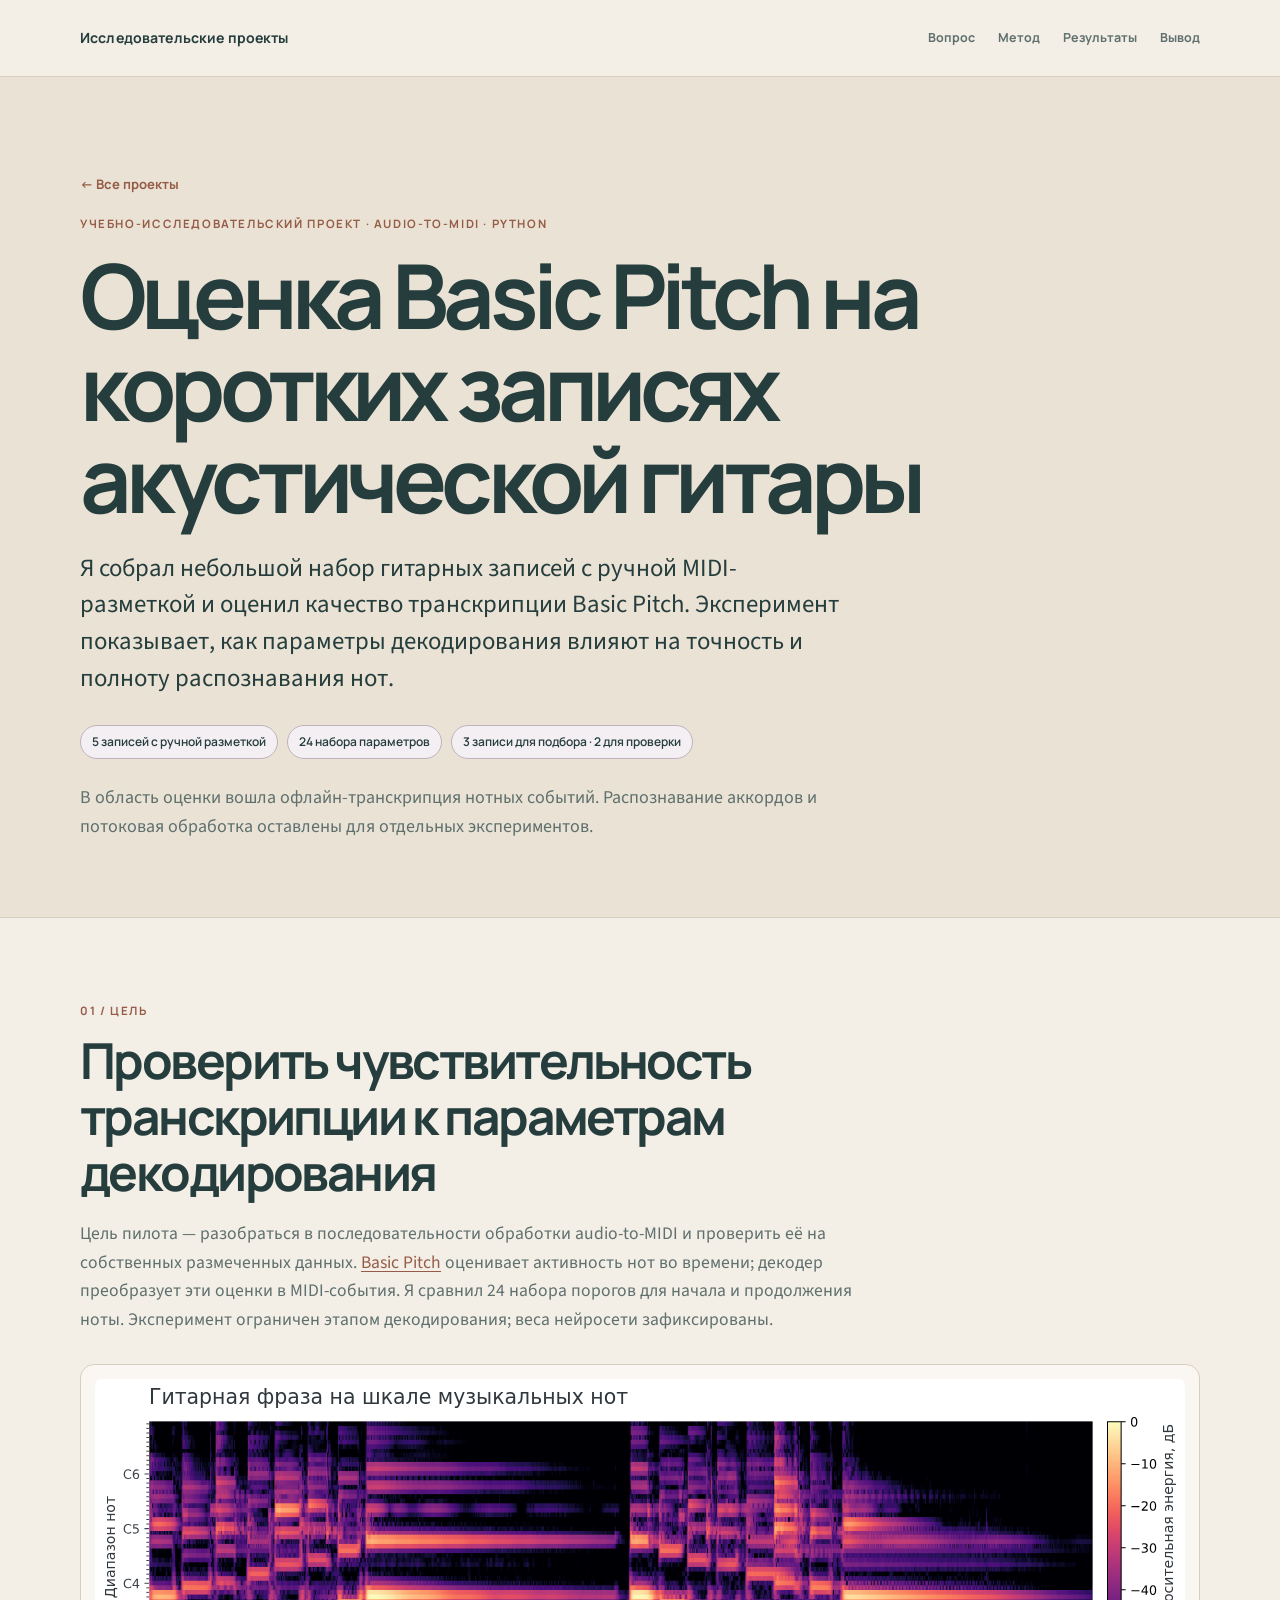
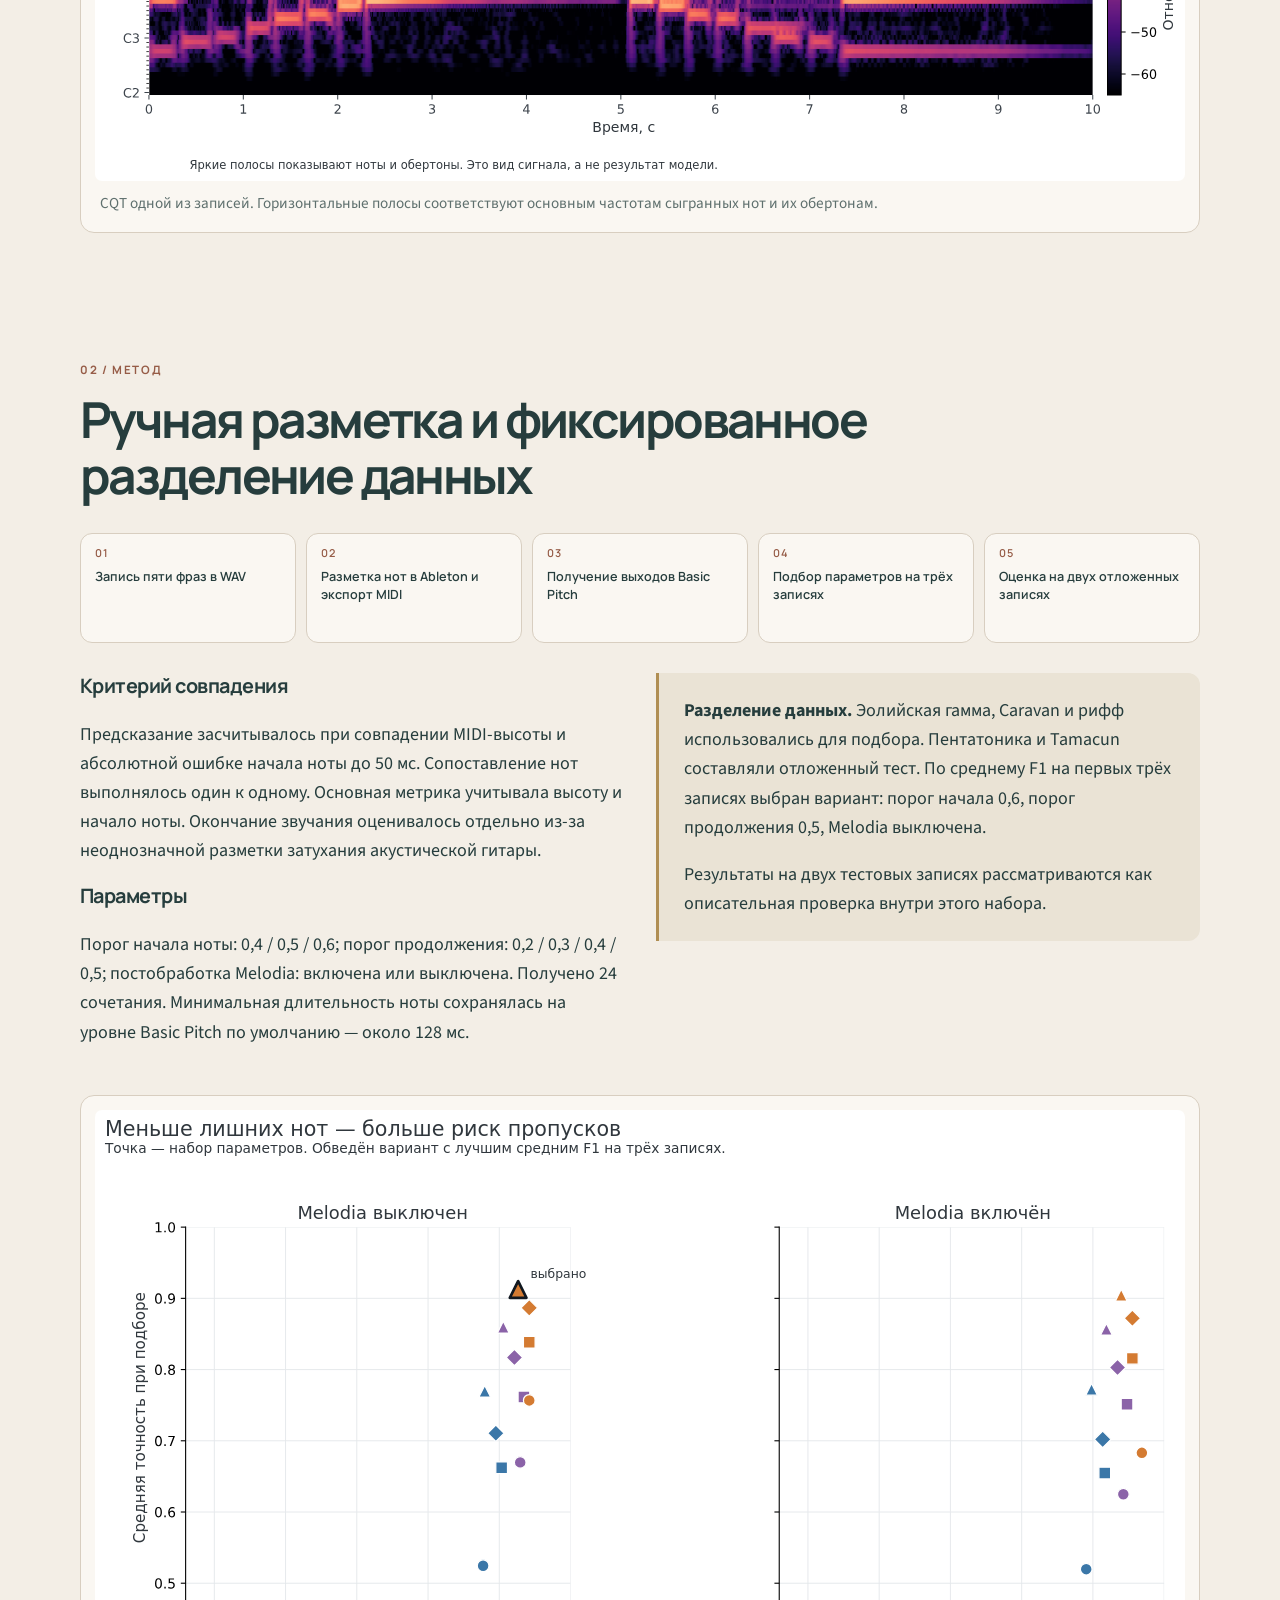
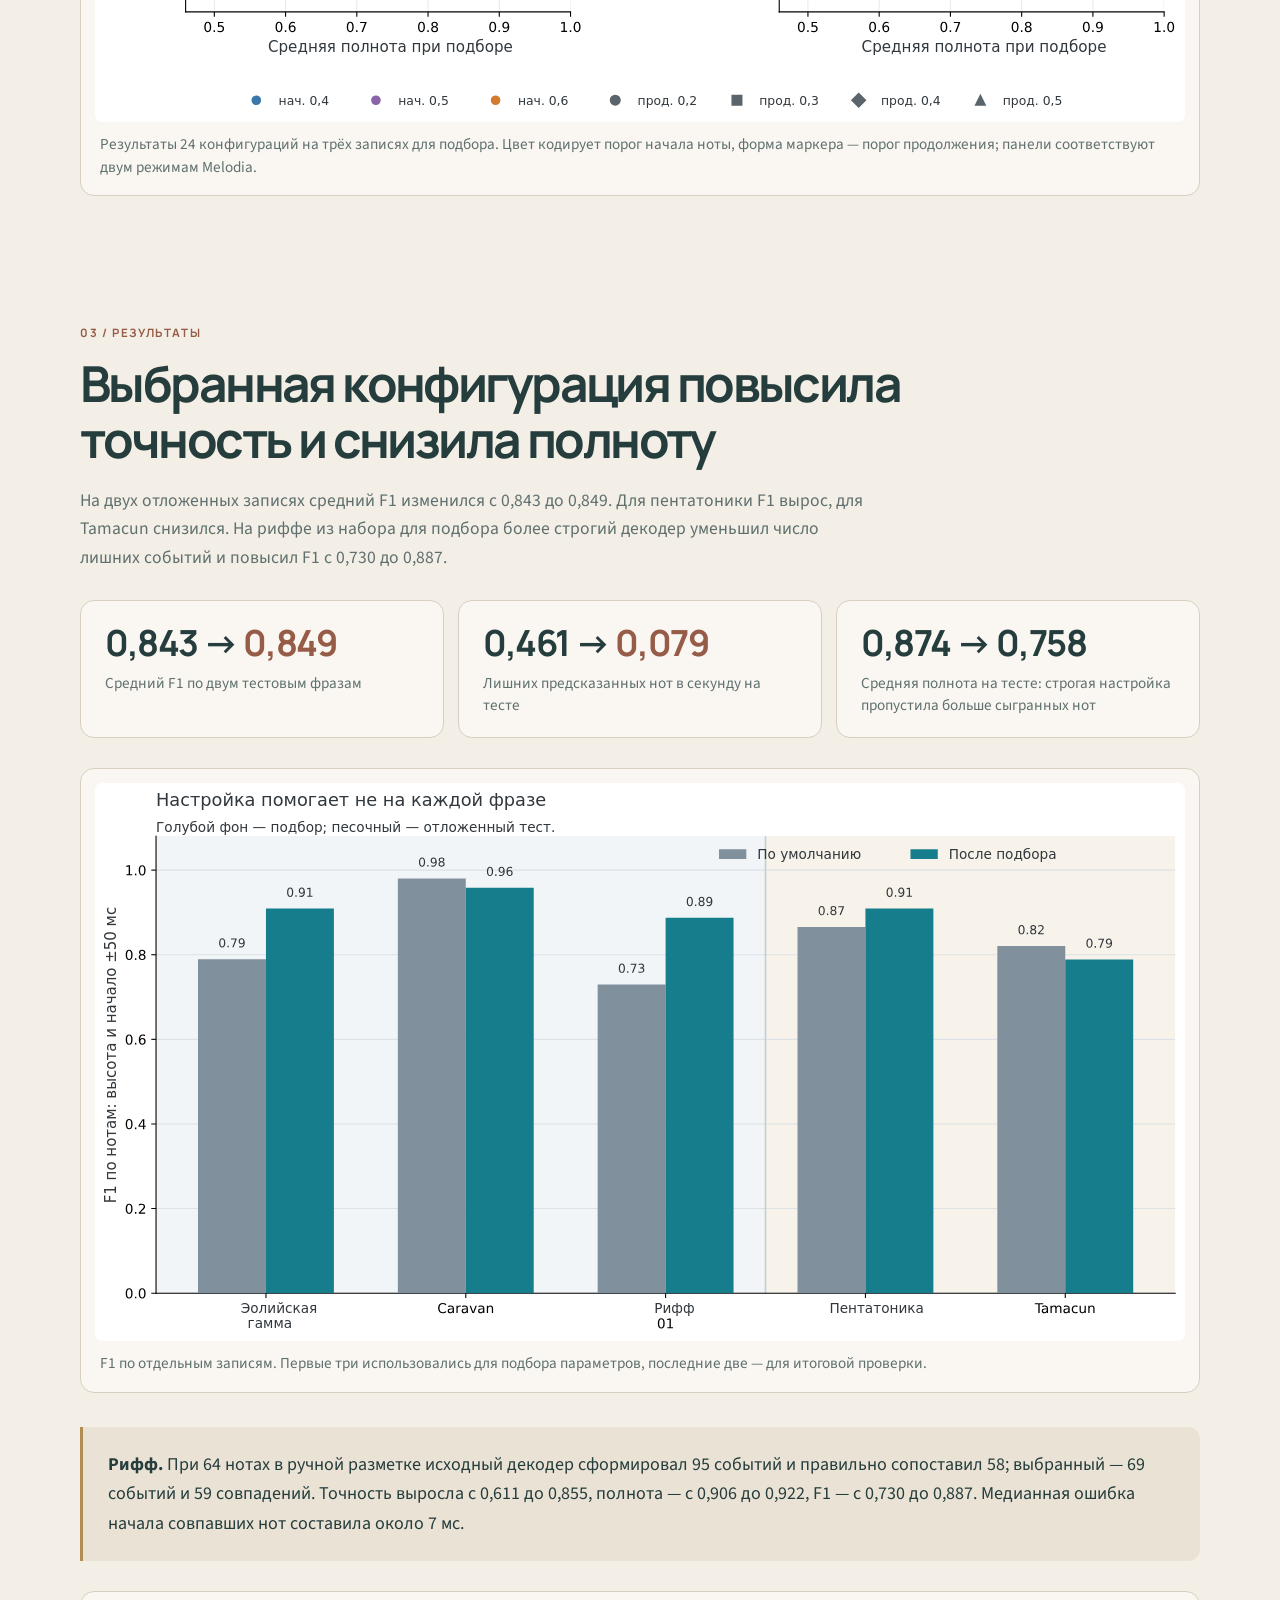
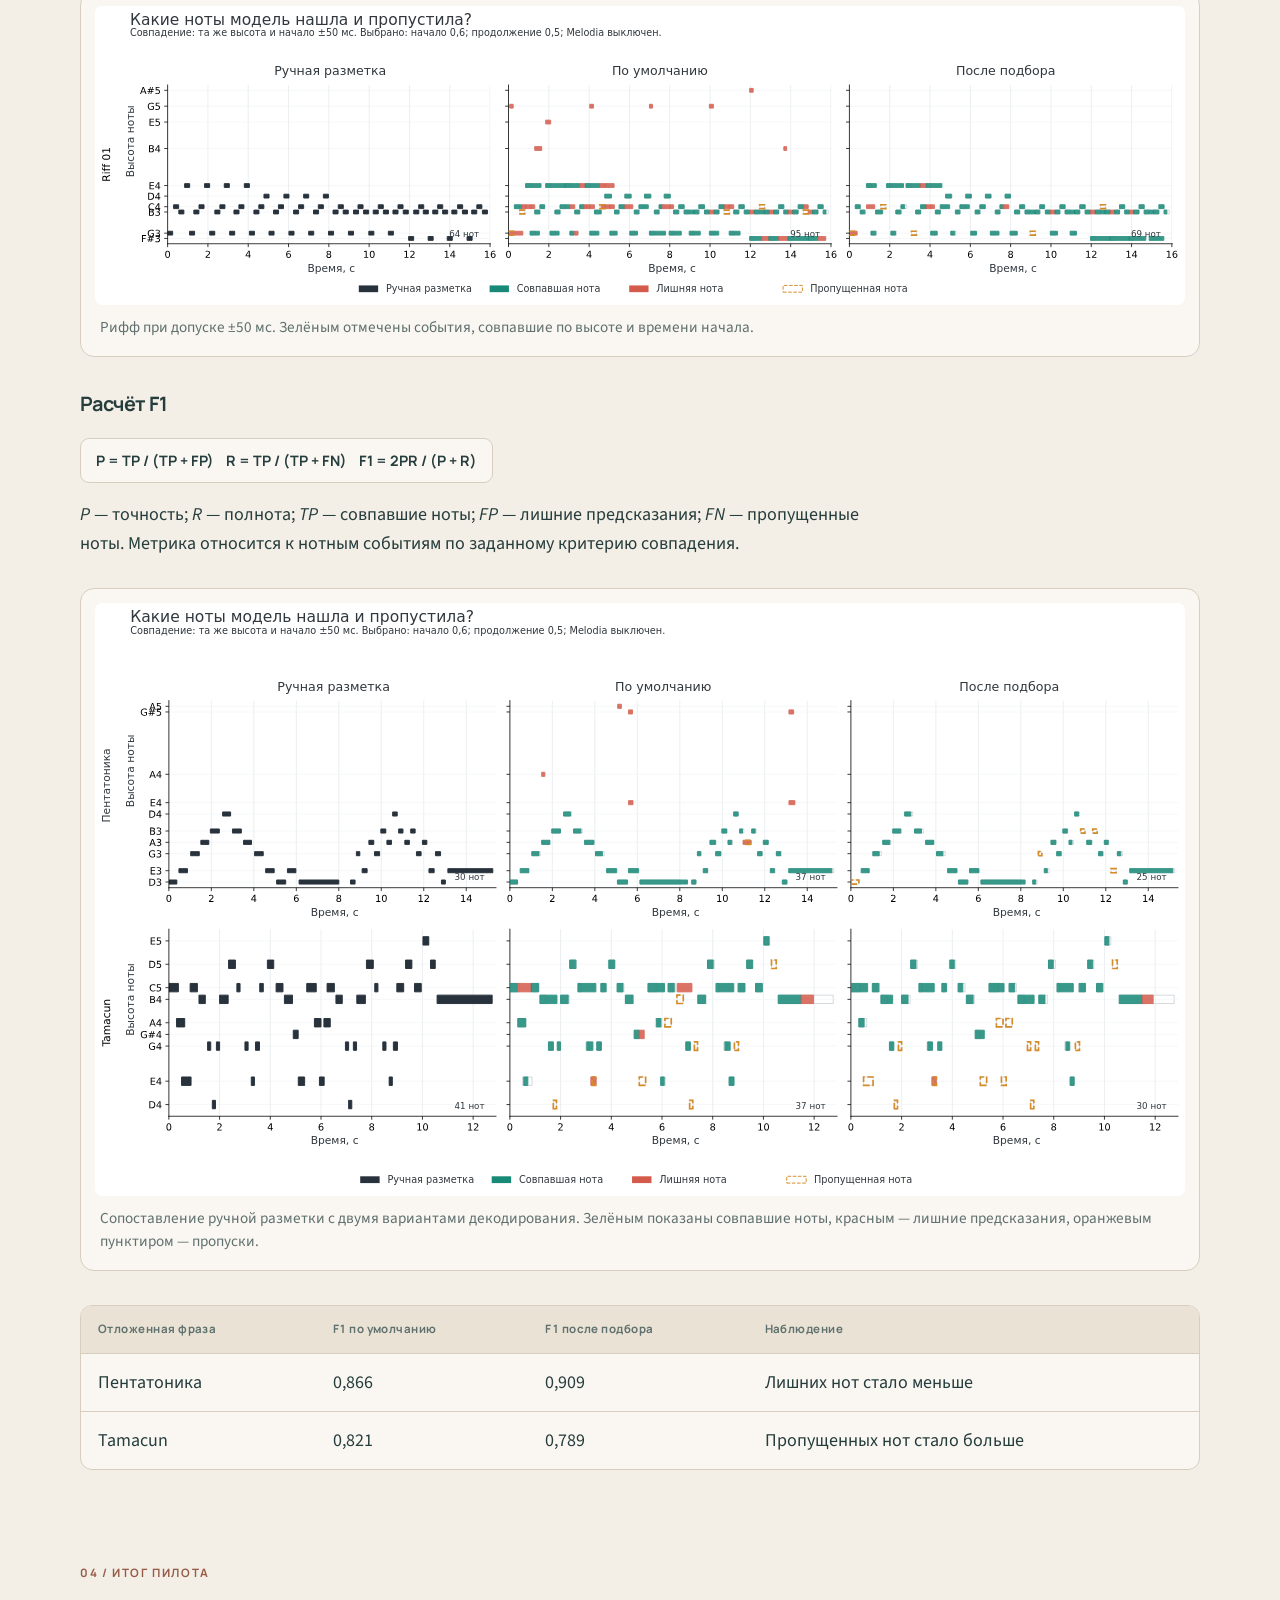
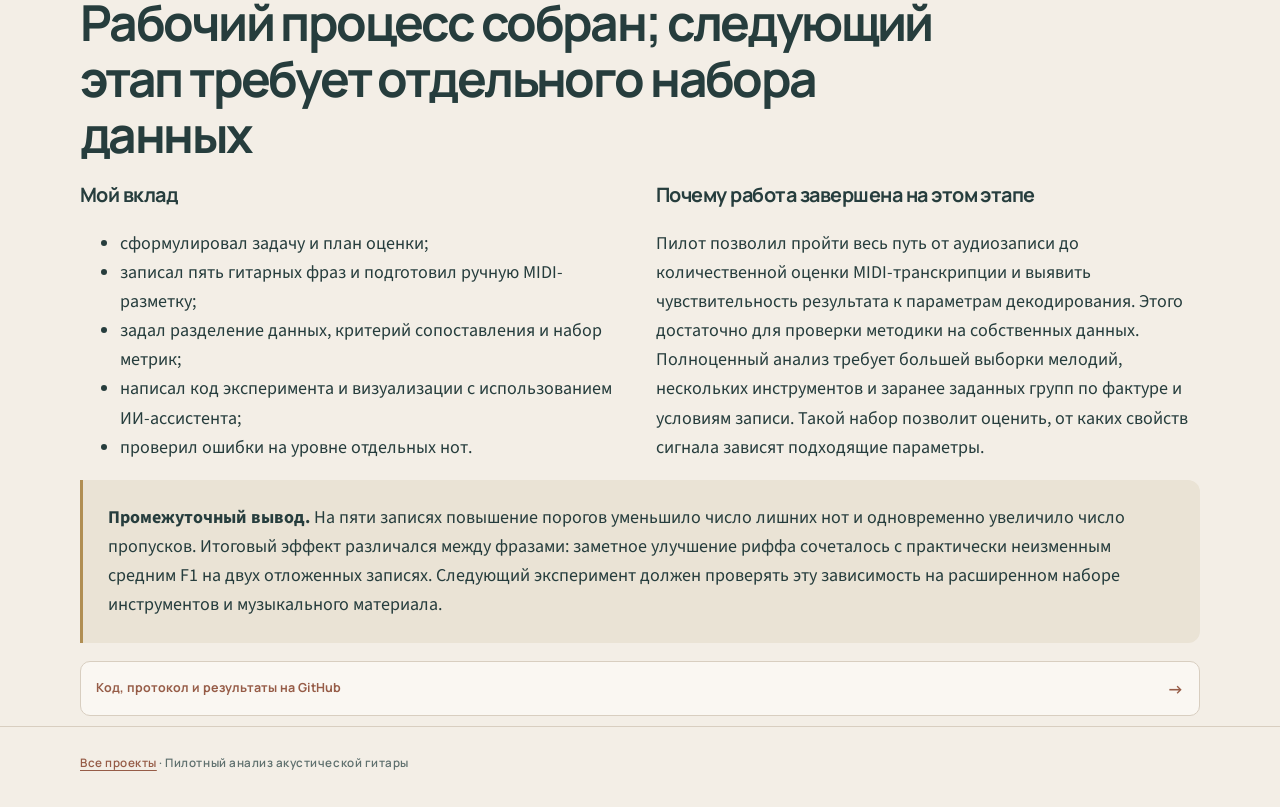
==== commit 8123abe4: "Clarify AI-assisted implementation" ====
--- a/guitar.html
+++ b/guitar.html
@@ -53,7 +53,7 @@
     <section class="section" id="limits"><div class="shell">
       <p class="eyebrow">04 / Итог пилота</p>
       <h2>Рабочий процесс собран; следующий этап требует отдельного набора данных</h2>
-      <div class="split"><div><h3>Мой вклад</h3><ul><li>сформулировал задачу и план оценки;</li><li>записал пять гитарных фраз и подготовил ручную MIDI-разметку;</li><li>задал разделение данных, критерий сопоставления и набор метрик;</li><li>собрал код эксперимента и визуализации с помощью ИИ-ассистента;</li><li>проверил ошибки на уровне отдельных нот.</li></ul></div><div><h3>Почему работа завершена на этом этапе</h3><p>Пилот позволил пройти весь путь от аудиозаписи до количественной оценки MIDI-транскрипции и выявить чувствительность результата к параметрам декодирования. Этого достаточно для проверки методики на собственных данных. Полноценный анализ требует большей выборки мелодий, нескольких инструментов и заранее заданных групп по фактуре и условиям записи. Такой набор позволит оценить, от каких свойств сигнала зависят подходящие параметры.</p></div></div>
+      <div class="split"><div><h3>Мой вклад</h3><ul><li>сформулировал задачу и план оценки;</li><li>записал пять гитарных фраз и подготовил ручную MIDI-разметку;</li><li>задал разделение данных, критерий сопоставления и набор метрик;</li><li>написал код эксперимента и визуализации с использованием ИИ-ассистента;</li><li>проверил ошибки на уровне отдельных нот.</li></ul></div><div><h3>Почему работа завершена на этом этапе</h3><p>Пилот позволил пройти весь путь от аудиозаписи до количественной оценки MIDI-транскрипции и выявить чувствительность результата к параметрам декодирования. Этого достаточно для проверки методики на собственных данных. Полноценный анализ требует большей выборки мелодий, нескольких инструментов и заранее заданных групп по фактуре и условиям записи. Такой набор позволит оценить, от каких свойств сигнала зависят подходящие параметры.</p></div></div>
       <div class="callout"><p><strong>Промежуточный вывод.</strong> На пяти записях повышение порогов уменьшило число лишних нот и одновременно увеличило число пропусков. Итоговый эффект различался между фразами: заметное улучшение риффа сочеталось с практически неизменным средним F1 на двух отложенных записях. Следующий эксперимент должен проверять эту зависимость на расширенном наборе инструментов и музыкального материала.</p></div>
       <a class="resource-link" href="https://github.com/NikitaSozonoff/acoustic-guitar-transcription-evaluation">Код, протокол и результаты на GitHub <span aria-hidden="true">→</span></a>
     </div></section>
